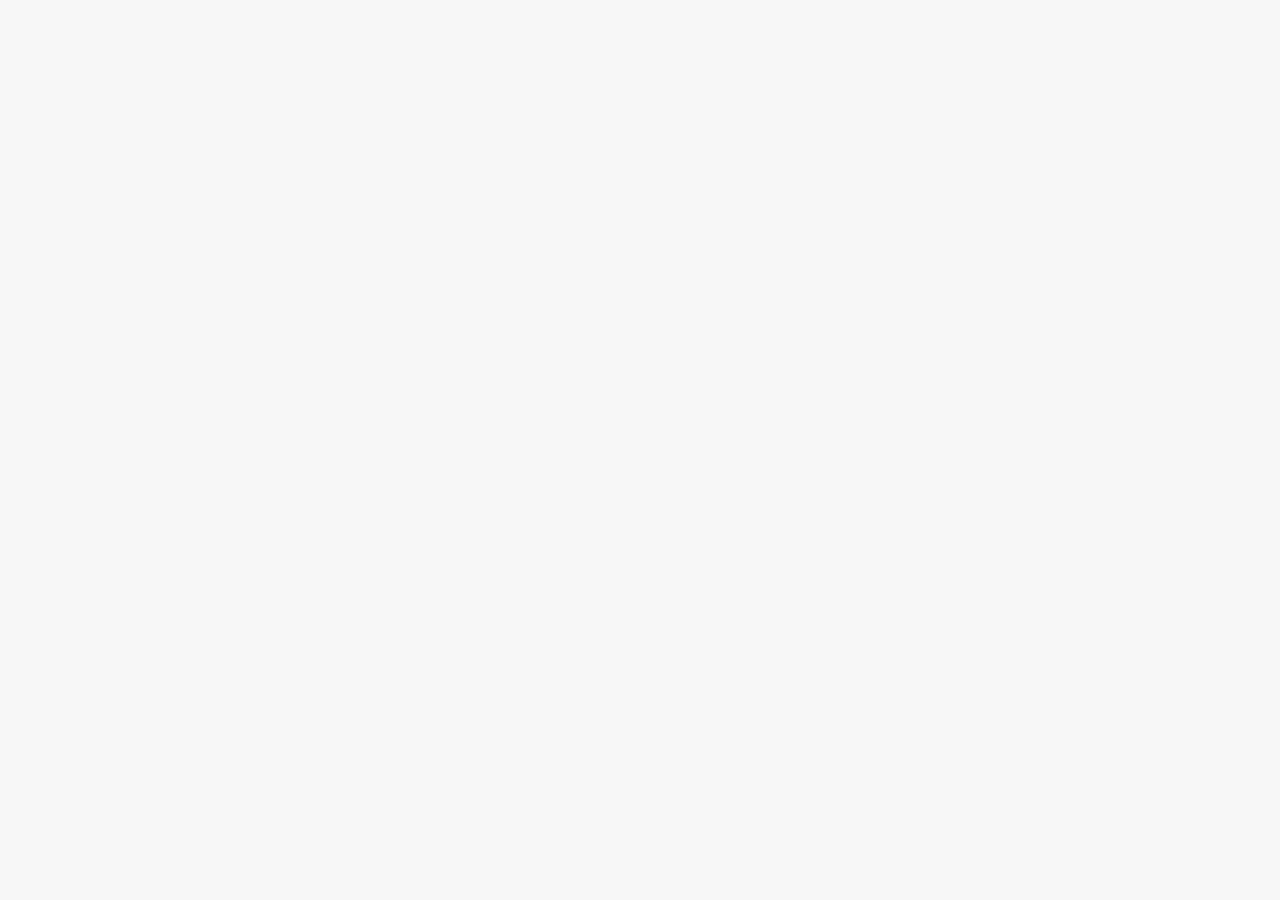
==== index.html @ 34d412b1 "첫 화면 로고 · 그림 · 왼쪽 메뉴 틀(판 2026-11-13.6) Co-Authored-By: Claude Fable 5.2 <noreply@anthropic.com>" ====
<!DOCTYPE html>
<html lang="ko">
<head>
<meta charset="UTF-8">
<meta name="viewport" content="width=device-width, initial-scale=1.0">
<title>개발 계획 시뮬레이터 — 부문별 업무 부하 예측</title>
<meta name="description" content="개발 로드맵 Raw Data(엑셀)를 올리면 개발부터 생산까지 부문별 주간 업무 부하를 계산하고, 부족 구간의 사유와 가정 변경 전후 비교를 보여 줍니다. 파일은 브라우저 안에서만 처리합니다.">
<link rel="icon" href="favicon.svg" type="image/svg+xml">
<link rel="canonical" href="https://aebonlee.github.io/build-2611-01/">
<meta name="robots" content="index,follow">
<meta property="og:type" content="website">
<meta property="og:site_name" content="생성형 AI 업무자동화 전문가과정 · 2차수">
<meta property="og:url" content="https://aebonlee.github.io/build-2611-01/">
<meta property="og:title" content="개발 계획 시뮬레이터 — 생성형 AI 업무자동화 전문가과정 2차수">
<meta property="og:description" content="로드맵을 올리면 부문별 주간 부하·부족 사유·가정 변경 전후 비교를 보여 줍니다.">
<meta property="og:image" content="https://aebonlee.github.io/build-2611-01/og-index.png">
<meta property="og:image:width" content="1200">
<meta property="og:image:height" content="630">
<meta property="og:locale" content="ko_KR">
<meta name="twitter:card" content="summary_large_image">
<link rel="stylesheet" href="css/style.css">
<link rel="stylesheet" href="css/app.css">
<!-- auth-kit: 로그인 전에는 도구 화면을 감춘다(js/auth.js 가 판정 뒤 푼다) -->
<script>document.documentElement.classList.add('auth-lock')</script>
<link rel="stylesheet" href="css/auth.css?v=2026-11-13.6">
<link rel="stylesheet" href="css/board.css?v=2026-11-13.6">
<link rel="stylesheet" href="css/kit-build.css?v=2026-11-13.6">
<!-- /auth-kit -->
</head>
<body>

<nav class="topnav" aria-label="주요 메뉴">
  <div class="topnav-inner">
    <a class="topnav-brand" href="index.html">개발 계획 시뮬레이터 <small>build-2611-01 · 기획 정호영</small></a>
    <ul class="topnav-links">
      <li><a href="#s-data">데이터</a></li>
      <li><a href="#s-load">부하 분석</a></li>
      <li><a href="#s-what">가정 비교</a></li>
      <li><a href="guide.html">사용법</a></li>
      <li><a href="plan.html">기획서</a></li>
    </ul>
  </div>
</nav>

<header class="hero"><div class="wrap">
  <div class="eyebrow">생성형 AI 업무자동화 전문가과정 · 2차수 · 프로젝트 01</div>
  <h1>개발 계획 시뮬레이터</h1>
  <p>사내 로드맵 Raw Data를 올리면 <b>개발부터 생산까지</b> 부문별 주간 업무 부하를 계산합니다.
     부족한 주에는 <b>어느 기종의 어느 단계 때문인지</b> 사유를 보여 주고,
     일정·인원 가정을 바꿔 <b>변경 전후</b>를 나란히 비교합니다.</p>
</div></header>

<main><div class="wrap">

<section id="s-data" class="card">
  <h2 style="margin-top:0">1. 로드맵 데이터를 올리세요</h2>
  <p class="sub">엑셀(.xlsx) 한 파일에 시트 3장 — <code>로드맵</code> · <code>부하기준</code> · <code>가용인력</code>.
     양식을 내려받아 채우거나, 예제로 먼저 해 보세요.</p>
  <label class="drop" id="drop">
    <input type="file" id="file" accept=".xlsx,.xls,.csv">
    <b>엑셀 파일을 끌어다 놓거나 눌러서 고르세요</b>
    <span>파일은 서버로 올라가지 않습니다 · 브라우저 안에서만 계산합니다</span>
  </label>
  <div class="btnrow">
    <button class="btn primary" id="btn-sample">예제로 해보기</button>
    <button class="btn" id="btn-template">빈 양식 내려받기</button>
  </div>
  <div id="data-status"></div>
</section>

<section id="s-load" class="card" hidden>
  <h2 style="margin-top:0">2. 부문별 주간 부하</h2>
  <div class="ctrl">
    <label>분석 기간 <input type="date" id="from"> ~ <input type="date" id="to"></label>
    <span class="legend"><i class="st-idle"></i>여유 &lt;50% <i class="st-ok"></i>적정 <i class="st-tight"></i>빠듯 ≥90% <i class="st-over"></i>부족</span>
  </div>
  <div id="summary"></div>
  <p class="sub">칸을 누르면 그 주의 부하 사유가 아래에 나옵니다. 숫자는 주당 필요 인원(명)입니다.</p>
  <div class="tablewrap heat" id="heat"></div>
  <div id="why"></div>
  <h3>부문 추이</h3>
  <div class="ctrl"><label>부문 <select id="dept"></select></label></div>
  <div id="chart" class="chart"></div>
  <h3>로드맵</h3>
  <div id="gantt" class="chart"></div>
</section>

<section id="s-what" class="card" hidden>
  <h2 style="margin-top:0">3. 가정을 넣어 비교하기</h2>
  <p class="sub">원본 데이터는 그대로 두고 가정만 얹습니다. 데이터에 없는 이유(부품 입고 지연, 고객 요청 등)는
     <b>사유 메모</b>에 적어 두면 비교 보고서에 함께 남습니다.</p>
  <div class="form">
    <label>종류
      <select id="a-type">
        <option value="shift">일정 이동</option>
        <option value="stretch">단계 기간 늘이기·줄이기</option>
        <option value="capacity">가용 인원 변경</option>
        <option value="fte">부하기준 변경</option>
      </select></label>
    <label class="f-proj">기종 <select id="a-project"></select></label>
    <label class="f-stage">단계 <select id="a-stage"></select></label>
    <label class="f-dept">부문 <select id="a-dept"></select></label>
    <label class="f-weeks">주 <input type="number" id="a-weeks" value="2" step="1"></label>
    <label class="f-fte">인원(명) <input type="number" id="a-fte" value="10" step="0.5" min="0"></label>
    <label class="f-cascade chk"><input type="checkbox" id="a-cascade" checked> 뒤 단계도 함께</label>
    <label class="f-note wide">사유 메모 <input type="text" id="a-note" placeholder="예: 협력사 금형 지연으로 시험 착수 2주 연기"></label>
    <button class="btn primary" id="a-add">가정 추가</button>
  </div>
  <ol id="adj-list" class="adj"></ol>
  <div id="compare"></div>
  <div class="btnrow">
    <button class="btn green" id="btn-export">엑셀로 내보내기</button>
    <button class="btn" id="btn-clear">가정 모두 지우기</button>
  </div>
</section>

</div></main>

<footer><div class="wrap">
  생성형 AI 업무자동화 전문가과정 2차수 · 프로젝트 01 · 기획 정호영 ·
  예제 데이터는 실제 사내 데이터가 아닙니다.
</div></footer>

<script src="lib/xlsx.full.min.js"></script>
<script src="js/sim.js"></script>
<script src="js/app.js"></script>
<!-- auth-kit: 로그인 · 사용 신청 · 승인 · 게시판(키트 정본 data10-00/kit/auth, 적용 build-2611-00/tools/kit) -->
<script src="vendor/supabase.js?v=2026-11-13.6"></script>
<script src="js/auth-config.js?v=2026-11-13.6"></script>
<script src="js/kit-build.js?v=2026-11-13.6"></script>
<script src="js/board.js?v=2026-11-13.6"></script>
<script src="js/auth.js?v=2026-11-13.6"></script>
<!-- /auth-kit -->
</body>
</html>
---- css/style.css ----
:root{
  --bg:#f4f6f8; --card:#fff; --ink:#152232; --sub:#5b6b7b; --line:#dde4ea;
  --brand:#154b6e; --brand-deep:#0d3350; --accent:#0b6e99;
  --ok:#0a6045; --warn:#7a4f00; --danger:#c8341f;
  --wrap:1320px; --pad:24px;
}
@media (max-width:640px){ :root{ --pad:16px; } }
*{box-sizing:border-box; margin:0; padding:0;}
html,body{background:var(--bg); color:var(--ink);
  font-family:"Pretendard","Apple SD Gothic Neo","Malgun Gothic",sans-serif;}
body{font-size:15px; line-height:1.65; word-break:keep-all; overflow-wrap:break-word;}

/* 상단 바는 고정 — 표를 아래로 훑는 동안에도 조작부가 보여야 한다.
   sticky 가 아니라 fixed 다: 조상에 overflow 가 걸리면 sticky 는 조용히 죽는다. */
.topnav{position:fixed; top:0; left:0; right:0; z-index:40;
  background:var(--brand-deep); border-bottom:1px solid rgba(255,255,255,.12);}
.topnav-inner{display:flex; align-items:center; justify-content:space-between;
  gap:20px; max-width:var(--wrap); margin:0 auto; padding:0 var(--pad); min-height:56px;}
.topnav-brand{display:flex; align-items:center; min-height:56px; color:#fff;
  font-weight:750; font-size:14.5px; text-decoration:none; white-space:nowrap;}
.topnav-brand small{font-weight:400; opacity:.7; font-size:12px; margin-left:8px;}
.topnav-links{display:flex; align-items:center; gap:2px; list-style:none; margin:0; padding:0;
  overflow-x:auto; scrollbar-width:none;}
.topnav-links::-webkit-scrollbar{display:none;}
.topnav-links a{display:flex; align-items:center; min-height:56px; padding:0 12px;
  color:rgba(255,255,255,.82); text-decoration:none; font-size:13.5px; font-weight:600;
  white-space:nowrap; border-bottom:2px solid transparent;}
.topnav-links a:hover{color:#fff;}
.topnav-links a.active{color:#fff; border-bottom-color:#7ec8a0;}
@media (max-width:860px){
  .topnav-inner{gap:10px; padding:0 14px; min-height:52px;}
  .topnav-brand{min-height:52px; font-size:13.5px;} .topnav-brand small{display:none;}
  .topnav-links a{min-height:52px; padding:0 9px; font-size:13px;}
}

.hero{background:linear-gradient(180deg,var(--brand-deep),var(--brand)); color:#fff;
  padding:52px 0 38px; margin-top:56px;}
@media (max-width:860px){ .hero{margin-top:52px; padding:38px 0 28px;} }
.hero .eyebrow{font-size:12.5px; letter-spacing:.08em; opacity:.75; margin-bottom:9px;}
.hero h1{font-size:27px; line-height:1.3; font-weight:750; margin-bottom:11px;}
.hero p{max-width:66ch; color:rgba(255,255,255,.86); font-size:14.5px;}
main{padding:34px 0 60px;}
.wrap{max-width:var(--wrap); margin:0 auto; padding:0 var(--pad);}

h2{font-size:19px; font-weight:700; margin:32px 0 8px;}
main > .wrap > :first-child{margin-top:0;}
p{margin:0 0 13px;} .sub{color:var(--sub); font-size:14px;}
code{font-family:ui-monospace,SFMono-Regular,Menlo,monospace; font-size:.92em;
  background:#eef2f6; border-radius:4px; padding:1px 5px;}

.card{background:var(--card); border:1px solid var(--line); border-radius:12px;
  padding:22px 24px; margin-bottom:18px;}
.drop{display:block; border:2px dashed #93a7bd; border-radius:12px; background:#fbfdff;
  padding:30px 20px; text-align:center; cursor:pointer; transition:border-color .15s,background .15s;}
.drop:hover,.drop.over{border-color:var(--accent); background:#f0f8fc;}
.drop b{display:block; font-size:15.5px; margin-bottom:5px;}
.drop span{color:var(--sub); font-size:13.5px;}
input[type=file]{display:none;}

.btn{display:inline-flex; align-items:center; justify-content:center; gap:6px;
  min-height:42px; padding:0 18px; border-radius:9px; border:1px solid var(--line);
  background:#fff; color:var(--ink); font-size:14px; font-weight:650; cursor:pointer;}
.btn:hover{border-color:#9fb2c4;}
.btn.primary{background:var(--brand); border-color:var(--brand); color:#fff;}
.btn.primary:hover{background:var(--brand-deep);}
.btn.green{background:var(--ok); border-color:var(--ok); color:#fff;}
.btn:disabled{opacity:.45; cursor:not-allowed;}
.btnrow{display:flex; flex-wrap:wrap; gap:8px; margin-top:14px;}

.note{border-left:4px solid var(--accent); background:#eef6fa; color:#0b3a4f;
  padding:13px 15px; border-radius:8px; font-size:14px; margin:14px 0;}
.warn{border-left:4px solid var(--danger); background:#fdeae7; color:#7a1a0c;
  padding:13px 15px; border-radius:8px; font-size:14px; margin:14px 0;}
.ok{border-left:4px solid var(--ok); background:#e9f6f0; color:#08422a;
  padding:13px 15px; border-radius:8px; font-size:14px; margin:14px 0;}

.tablewrap{overflow-x:auto; border:1px solid var(--line); border-radius:10px; background:#fff; max-height:70vh;}
table{border-collapse:collapse; width:100%; font-size:13px;}
th,td{border-bottom:1px solid var(--line); padding:8px 11px; text-align:left; white-space:nowrap;}
th{background:#eef2f6; font-weight:700; position:sticky; top:0; z-index:1;}
tr:last-child td{border-bottom:0;}
td.num{text-align:right; font-variant-numeric:tabular-nums;}
td.mono{font-family:ui-monospace,SFMono-Regular,Menlo,monospace;}
tr.flag td{background:#fdf3f1;}
/* 계산으로 채운 값은 문서에 적혀 있던 값과 **신뢰도가 다르다.**
   같은 모양으로 두면 사람이 구분하지 못한 채 그대로 믿게 된다. */
td .calc{display:inline-block; margin-left:5px; font-size:10.5px; font-weight:700;
  color:#0b3a4f; background:#dceaf3; border-radius:4px; padding:1px 5px; vertical-align:middle;}
.rev{color:var(--danger); font-weight:650; white-space:normal; min-width:240px;}

.filelist{margin:13px 0 0; padding:0; list-style:none; font-size:13.5px;}
.filelist li{padding:6px 0; border-bottom:1px solid var(--line); color:var(--sub);
  display:flex; justify-content:space-between; gap:10px;}
.filelist li:last-child{border-bottom:0;}
.stats{display:flex; flex-wrap:wrap; gap:10px; margin:14px 0 0;}
.stat{background:#eef2f6; border-radius:9px; padding:9px 14px; font-size:13.5px;}
.stat b{font-size:17px; display:block; font-variant-numeric:tabular-nums;}
footer{border-top:1px solid var(--line); padding:24px 0 40px; color:var(--sub); font-size:13px;}
---- css/app.css ----
/* 이 앱 전용 — 공통 style.css 뒤에 읽는다 */
h3{font-size:16px; font-weight:700; margin:24px 0 8px;}
.ctrl{display:flex; flex-wrap:wrap; align-items:center; gap:14px; margin:6px 0 12px; font-size:14px;}
.ctrl input,.ctrl select,.form input,.form select{font:inherit; font-size:14px; padding:6px 8px; border:1px solid var(--line); border-radius:7px; background:#fff;}
.legend{display:flex; flex-wrap:wrap; gap:12px; align-items:center; font-size:12.5px; color:var(--sub);}
.legend i{display:inline-block; width:14px; height:14px; border-radius:3px; vertical-align:-2px; margin-right:-6px;}

/* 부하 칸 — 색만으로 구분하지 않도록 숫자를 함께 쓴다 */
.st-idle{background:#eef3f7;} .st-ok{background:#d6ecdf;} .st-tight{background:#fbe7b5;} .st-over{background:#f4b9ad;} .st-none{background:#fff;}
.heat td.cell{text-align:center; min-width:42px; cursor:pointer; font-variant-numeric:tabular-nums; padding:6px 4px;}
.heat td.cell.st-over{color:#7a1a0c; font-weight:700;}
.heat td.cell:hover{outline:2px solid var(--accent); outline-offset:-2px;}
.heat th small{font-weight:400; color:var(--sub); margin-left:4px;}
.heat th.wk{font-size:11.5px; text-align:center; padding:6px 4px;}
.heat tbody th{position:sticky; left:0; z-index:1; background:#eef2f6;}
.stat.bad{background:#fdeae7;}

.why{margin:14px 0; padding:14px 16px; border-radius:10px; border:1px solid var(--line); background:#fff;}
.why p{margin:6px 0 10px;}
.why table{max-width:520px;}
.st-over-b{border-left:5px solid var(--danger);} .st-tight-b{border-left:5px solid #c79100;}
.st-ok-b,.st-idle-b,.st-none-b{border-left:5px solid var(--ok);}

.chart svg{width:100%; height:auto; display:block; background:#fff; border:1px solid var(--line); border-radius:10px;}
.chart .legend{margin-top:6px;}
svg .grid{stroke:#e6ebf0;} svg .ax{font-size:11px; fill:#5b6b7b;}
svg .cap{stroke:var(--danger); stroke-dasharray:6 4; stroke-width:1.5;} svg .cap-t{font-size:11.5px; fill:var(--danger);}
svg polyline{fill:none; stroke-width:2.4;}
svg .l-need{stroke:var(--brand);} svg .l-before{stroke:#9aa9b8; stroke-dasharray:5 4;}
.lg::before{content:''; display:inline-block; width:18px; height:3px; margin-right:6px; vertical-align:middle; background:var(--brand);}
.lg.l-before::before{background:#9aa9b8;} .lg.l-alt::before{background:#7a5bb8;}
svg .gl{font-size:12px; fill:var(--ink);} svg .gt{font-size:10.5px; fill:#fff; pointer-events:none;}
svg .gb.s0{fill:#154b6e;} svg .gb.s1{fill:#0b6e99;} svg .gb.s2{fill:#2c8a6b;} svg .gb.s3{fill:#b07a12;} svg .gb.s4{fill:#8a4b9c;} svg .gb.s5{fill:#5b6b7b;}
svg .gb.alt{opacity:.62; stroke:#152232; stroke-dasharray:3 2;}

.form{display:grid; grid-template-columns:repeat(auto-fill,minmax(170px,1fr)); gap:10px 12px; align-items:end; margin:12px 0;}
.form label{display:flex; flex-direction:column; gap:4px; font-size:13px; color:var(--sub);}
.form label.chk{flex-direction:row; align-items:center; gap:6px; padding-bottom:8px;}
.form label.wide{grid-column:1/-1;}
.form [hidden]{display:none;}
.adj{margin:8px 0 14px 20px; font-size:14px;}
.adj li{margin:5px 0;}
.adj .note-t{color:#4a2e86;}
.adj .x{border:0; background:none; color:var(--danger); cursor:pointer; font-size:12.5px; text-decoration:underline;}
tr.better td{background:#eaf6ef;} tr.worse td{background:#fdf0ed;}
.warn ul{margin:6px 0 0 18px;}
---- css/auth.css ----
/* data10 로그인 키트 — 정본: data10-00/kit/auth/css/auth.css (사본을 직접 고치지 말 것)
   로그인 전 대문 · 사용 신청 · 승인 대기 · 구성원 관리 창. 클래스는 모두 ag- / auth- 로 시작해 도구 화면과 섞이지 않는다. */
:root {
  --ag-ink: #172334; --ag-sub: #55657a; --ag-line: #d6dee8; --ag-bg: #f3f6f9;
  --ag-navy: #13274b; --ag-navy-2: #0c1b36; --ag-brand: #1f5fa8; --ag-brand-d: #174a84;
  --ag-ok: #1b6e3a; --ag-ok-bg: #e5f3ea; --ag-err: #b3261e; --ag-err-bg: #fdecea; --ag-warn: #7a5200; --ag-warn-bg: #fff4d6;
  --ag-accent: #a9c2e2;
  --ag-pad: 20px;
}
@media (min-width: 640px) { :root { --ag-pad: 28px; } }
@media (min-width: 1024px) { :root { --ag-pad: 40px; } }

/* 로그인 전에는 도구 화면을 감춘다(자리는 그대로 — 그래프 폭 계산이 흔들리지 않게 visibility) */
html.auth-lock body > *:not(#authGate) { visibility: hidden; }
html.auth-lock body { overflow: hidden; }

.ag {
  position: fixed; inset: 0; z-index: 2000; overflow-y: auto; -webkit-overflow-scrolling: touch;
  background: var(--ag-bg); color: var(--ag-ink);
  font: 16px/1.65 Pretendard, 'Apple SD Gothic Neo', 'Malgun Gothic', 'Noto Sans KR', sans-serif;
  word-break: keep-all; overflow-wrap: break-word;
}
.ag[hidden] { display: none; }
.ag *, .ag *::before, .ag *::after, .ag-modal * { box-sizing: border-box; }

.ag-wrap {
  max-width: calc(1180px + 2 * var(--ag-pad)); margin: 0 auto; padding: 0 var(--ag-pad);
  display: grid; grid-template-columns: minmax(0, 1fr); gap: 0;
}
.ag-hero {
  background: linear-gradient(160deg, var(--ag-navy) 0%, var(--ag-navy-2) 100%); color: #fff;
  margin: 0 calc(-1 * var(--ag-pad)); padding: 36px var(--ag-pad) 32px;
}
.ag-side { padding: 24px 0 8px; }
@media (min-width: 960px) {
  .ag { background: linear-gradient(90deg, var(--ag-navy-2) 0, var(--ag-navy-2) 50%, var(--ag-bg) 50%); }
  .ag-wrap { grid-template-columns: minmax(0, 1fr) minmax(0, 1fr); min-height: calc(100vh - 48px); align-items: center; }
  .ag-hero { margin: 0; padding: 56px 48px 56px 0; background: none; min-height: 100%; display: flex; flex-direction: column; justify-content: center; }
  .ag-side { padding: 56px 0 56px 48px; }
}
.ag-eyebrow { margin: 0 0 10px; font-size: 13.5px; letter-spacing: .02em; color: var(--ag-accent); }
.ag-hero h1 { margin: 0 0 14px; font-size: clamp(26px, 3.6vw, 38px); line-height: 1.3; color: #fff; font-weight: 800; }
.ag-lead { margin: 0 0 24px; color: #d7e3f2; font-size: 16.5px; max-width: 640px; }
.ag-feats { list-style: none; margin: 0 0 24px; padding: 0; display: grid; grid-template-columns: minmax(0, 1fr); gap: 10px; }
@media (min-width: 640px) { .ag-feats { grid-template-columns: repeat(2, minmax(0, 1fr)); } }
.ag-feats li { border: 1px solid rgba(255, 255, 255, .14); border-radius: 12px; padding: 14px 16px; background: rgba(255, 255, 255, .05); }
.ag-feats b { display: block; color: #fff; font-size: 15.5px; margin-bottom: 4px; }
.ag-feats span { display: block; color: #c4d3e6; font-size: 14px; line-height: 1.55; }
.ag-flow-t { margin: 0 0 8px; font-size: 13.5px; color: #a9c2e2; }
.ag-flow ol { list-style: none; margin: 0; padding: 0; display: flex; flex-wrap: wrap; gap: 8px; }
.ag-flow li { display: inline-flex; align-items: center; gap: 8px; padding: 6px 12px 6px 6px; border-radius: 999px; background: rgba(255, 255, 255, .08); color: #e6eef8; font-size: 14px; }
.ag-n { display: inline-grid; place-items: center; width: 24px; height: 24px; border-radius: 50%; background: #fff; color: var(--ag-navy); font-weight: 700; font-size: 13px; }

.ag-card { background: #fff; border: 1px solid var(--ag-line); border-radius: 16px; padding: 26px 24px; box-shadow: 0 10px 30px rgba(15, 30, 55, .08); max-width: 460px; margin: 0 auto; }
.ag-card h2 { margin: 6px 0 8px; font-size: 21px; color: var(--ag-ink); }
.ag-card p { margin: 0 0 12px; }
.ag-sub { color: var(--ag-sub); font-size: 14.5px; }
.ag-tabs { display: flex; gap: 4px; padding: 4px; background: #eef2f6; border-radius: 10px; margin: 0 0 18px; }
.ag-tabs button { flex: 1; border: 0; background: transparent; padding: 9px 10px; border-radius: 8px; font: inherit; font-weight: 600; color: var(--ag-sub); cursor: pointer; }
.ag-tabs button[aria-selected="true"] { background: #fff; color: var(--ag-ink); box-shadow: 0 1px 3px rgba(0, 0, 0, .1); }
.ag-form { display: grid; gap: 12px; }
.ag-form label { display: grid; gap: 5px; font-size: 14px; font-weight: 600; color: var(--ag-ink); }
.ag-form small { font-weight: 400; color: var(--ag-sub); }
.ag-form input { font: inherit; font-size: 16px; font-weight: 400; padding: 10px 12px; border: 1px solid var(--ag-line); border-radius: 9px; background: #fff; color: var(--ag-ink); width: 100%; }
.ag-form input::placeholder { color: #8a97a8; font-weight: 400; }
.ag-form input:focus { outline: 2px solid var(--ag-brand); outline-offset: 1px; border-color: var(--ag-brand); }
.ag-btn { font: inherit; font-weight: 700; display: inline-flex; align-items: center; justify-content: center; gap: 6px; min-height: 44px; padding: 8px 16px;
  border-radius: 10px; border: 1px solid var(--ag-line); background: #fff; color: var(--ag-ink); cursor: pointer; width: 100%; }
.ag-btn:hover { border-color: var(--ag-brand); }
.ag-btn:disabled { opacity: .6; cursor: progress; }
.ag-primary { background: var(--ag-brand); border-color: var(--ag-brand); color: #fff; }
.ag-primary:hover { background: var(--ag-brand-d); }
.ag-kakao { background: #fee500; border-color: #fee500; color: #191600; }
.ag-or { display: flex; align-items: center; gap: 10px; color: var(--ag-sub); font-size: 13px; margin: 14px 0; }
.ag-or::before, .ag-or::after { content: ''; flex: 1; height: 1px; background: var(--ag-line); }
.ag-hint { margin: 14px 0 0 !important; color: var(--ag-sub); font-size: 13.5px; }
.ag-msg { margin: 12px 0 0 !important; font-size: 14px; min-height: 1em; color: var(--ag-sub); }
.ag-msg:empty { display: none; }
.ag-msg.is-err { color: var(--ag-err); background: var(--ag-err-bg); padding: 8px 12px; border-radius: 8px; }
.ag-msg.is-ok { color: var(--ag-ok); background: var(--ag-ok-bg); padding: 8px 12px; border-radius: 8px; }
.ag-link { border: 0; background: none; color: var(--ag-sub); text-decoration: underline; font: inherit; font-size: 14px; cursor: pointer; margin-top: 14px; padding: 6px 0; }
.ag-badge { display: inline-block; padding: 3px 10px; border-radius: 999px; background: var(--ag-warn-bg); color: var(--ag-warn); font-size: 13px; font-weight: 700; }
.ag-badge.is-off { background: var(--ag-err-bg); color: var(--ag-err); }
.ag-claim { margin-top: 16px; padding: 14px; border: 1px dashed var(--ag-line); border-radius: 10px; font-size: 14px; color: var(--ag-sub); }
.ag-foot { text-align: center; color: var(--ag-sub); font-size: 13px; margin: 0; padding: 14px var(--ag-pad) 22px; }
@media (min-width: 960px) { .ag-foot { color: #8fa3bd; text-align: left; max-width: calc(1180px + 2 * var(--ag-pad)); margin: 0 auto; } }

/* 상단 바 계정 칩 */
.auth-chip { display: flex; align-items: center; gap: 6px; margin-left: auto; flex-wrap: nowrap; font-size: 13.5px; }
.auth-chip.is-float { position: fixed; top: 10px; right: 10px; z-index: 1500; background: #fff; border: 1px solid var(--ag-line); border-radius: 999px; padding: 4px 6px 4px 12px; }
.auth-chip-name { max-width: 9em; overflow: hidden; text-overflow: ellipsis; white-space: nowrap; font-weight: 600; }
.auth-chip-btn { font: inherit; font-size: 13px; border: 1px solid var(--ag-line); background: #fff; color: var(--ag-ink); border-radius: 8px; padding: 5px 10px; cursor: pointer; white-space: nowrap; display: inline-flex; align-items: center; gap: 4px; }
.auth-chip-btn:hover { border-color: var(--ag-brand); color: var(--ag-brand); }
.auth-chip-n { display: inline-grid; place-items: center; min-width: 18px; height: 18px; padding: 0 5px; border-radius: 9px; background: var(--ag-err); color: #fff; font-size: 11.5px; font-weight: 700; }
.auth-chip-n[hidden] { display: none; }
@media (max-width: 639px) { .auth-chip-name { display: none; } }

/* 구성원 관리 창 */
.ag-modal { position: fixed; inset: 0; z-index: 2100; background: rgba(10, 20, 35, .5); display: flex; align-items: flex-start; justify-content: center; padding: 24px 12px; overflow-y: auto;
  font: 15px/1.6 Pretendard, 'Apple SD Gothic Neo', 'Malgun Gothic', sans-serif; color: var(--ag-ink); word-break: keep-all; overflow-wrap: break-word; }
.ag-modal[hidden] { display: none; }
.ag-panel { background: #fff; border-radius: 14px; width: 100%; max-width: 980px; padding: 20px 22px 24px; }
.ag-panel-h { display: flex; align-items: center; justify-content: space-between; gap: 12px; }
.ag-panel-h h2 { margin: 0; font-size: 20px; }
.ag-x { border: 0; background: none; font-size: 26px; line-height: 1; cursor: pointer; color: var(--ag-sub); padding: 4px 8px; }
.ag-panel .ag-tabs { max-width: 320px; margin: 12px 0; }
.ag-tablewrap { overflow-x: auto; }
.ag-table { width: 100%; border-collapse: collapse; font-size: 14.5px; }
.ag-table th, .ag-table td { text-align: left; vertical-align: top; padding: 10px 8px; border-bottom: 1px solid var(--ag-line); }
.ag-table th { background: #f1f4f8; font-size: 13.5px; white-space: nowrap; }
.ag-table small { color: var(--ag-sub); }
.ag-acts { display: flex; flex-wrap: wrap; gap: 6px; min-width: 150px; }
.ag-btn.ag-sm { width: auto; min-height: 34px; padding: 4px 10px; font-size: 13.5px; }
.ag-st { display: inline-block; padding: 1px 8px; border-radius: 999px; font-size: 12.5px; font-weight: 700; background: #eef2f6; color: var(--ag-sub); }
.ag-st.is-pending { background: var(--ag-warn-bg); color: var(--ag-warn); }
.ag-st.is-active { background: var(--ag-ok-bg); color: var(--ag-ok); }
.ag-st.is-disabled { background: var(--ag-err-bg); color: var(--ag-err); }
.ag-st.is-admin { background: #e6eef9; color: var(--ag-brand-d); }
/* 밝은 테마(plan.json landing.theme = "light") — 바탕은 --ag-bg, 글자는 --ag-ink, 강조는 --ag-accent */
.ag-light, .ag-light .ag-hero { background: var(--ag-bg); }
@media (min-width: 960px) { .ag.ag-light { background: var(--ag-bg); } }
.ag-light .ag-hero { color: var(--ag-ink); }
.ag-light .ag-hero h1 { color: var(--ag-navy); font-size: clamp(30px, 4.2vw, 46px); line-height: 1.25; }
.ag-light .ag-eyebrow { font-size: 16px; font-weight: 700; }
.ag-light .ag-lead { color: var(--ag-sub); font-size: 17px; }
.ag-light .ag-feats li { background: #fff; border-color: var(--ag-line); }
.ag-light .ag-feats b { color: var(--ag-ink); }
.ag-light .ag-feats span { color: var(--ag-sub); }
.ag-light .ag-flow-t { color: var(--ag-sub); }
.ag-light .ag-flow li { background: #fff; color: var(--ag-ink); border: 1px solid var(--ag-line); }
.ag-light .ag-n { background: var(--ag-navy); color: #fff; }
.ag-light .ag-primary { background: var(--ag-navy); border-color: var(--ag-navy); }
.ag-light .ag-primary:hover { background: var(--ag-navy-2); }
@media (min-width: 960px) { .ag-light .ag-foot { color: var(--ag-sub); } }
/* 대문 그림(SVG) — 현장 데이터 → 관리도. 색은 currentColor 하나로(테마마다 .ag-art color 만 바꾼다) */
.ag-hero { position: relative; overflow: hidden; }
.ag-hero > :not(.ag-art) { position: relative; z-index: 1; }
.ag-art { position: absolute; z-index: 0; pointer-events: none; color: #7fa6d6; opacity: .3;
  right: -40px; top: 8px; width: min(560px, 78%); height: auto; }
.ag-par { transition: transform .6s cubic-bezier(.2, .7, .2, 1); }
.ag-line { fill: none; stroke: currentColor; stroke-width: 2.5; stroke-linecap: round; }
.ag-ucl { stroke: currentColor; stroke-width: 1; stroke-dasharray: 5 6; opacity: .55; }
.ag-lbl { fill: currentColor; font-size: 12px; opacity: .7; font-family: inherit; }
.ag-pt { fill: var(--ag-navy-2); stroke: currentColor; stroke-width: 2; }
.ag-ring { fill: none; stroke: currentColor; stroke-width: 2; transform-box: fill-box; transform-origin: center; opacity: 0; }
@media (max-width: 639px) { .ag-art { width: 92%; right: -24px; top: 0; opacity: .28; } .ag-lbl { display: none; } }
/* 데스크톱: 왼쪽 칸 맨 아래 띠(내용과 겹치지 않게 그만큼 아래 여백을 둔다) */
@media (min-width: 960px) {
  .ag-hero { padding-bottom: 210px; }
  .ag-art { top: auto; bottom: 34px; left: 0; right: 32px; width: auto; max-width: 600px; opacity: .55; }
}
.ag-light .ag-art { color: var(--ag-navy); opacity: .26; }
.ag-light .ag-pt { fill: var(--ag-bg); }

/* 「이렇게 씁니다」 단계 — 차례로 밝아진다(그림의 점과 함께) */
.ag-flow li { transition: background-color .35s, box-shadow .35s, color .35s; }
.ag-flow li.is-on { background: rgba(255, 255, 255, .18); box-shadow: inset 0 0 0 1px rgba(255, 255, 255, .45); color: #fff; }
.ag-light .ag-flow li.is-on { background: #fff; box-shadow: inset 0 0 0 1.5px var(--ag-navy); color: var(--ag-navy); }

/* 효과 — .ag-fx 는 JS 가 처음 한 번만 붙인다(모션 최소화면 붙이지 않음). 효과가 없어도 모든 내용은 보인다. */
@keyframes agDraw { to { stroke-dashoffset: 0; } }
@keyframes agFade { from { opacity: 0; } }
@keyframes agUp { from { opacity: 0; transform: translateY(12px); } }
@keyframes agPop { from { opacity: 0; transform: scale(.4); } }
@keyframes agPulse { 0% { opacity: .85; transform: scale(.6); } 100% { opacity: 0; transform: scale(2.2); } }
.ag-fx .ag-line { stroke-dasharray: 1; stroke-dashoffset: 1; animation: agDraw 1.8s cubic-bezier(.4, 0, .2, 1) .2s forwards; }
.ag-fx .ag-area { animation: agFade 1.2s ease 1s both; }
.ag-fx .ag-pt { transform-box: fill-box; transform-origin: center; animation: agPop .45s cubic-bezier(.2, .9, .3, 1.4) var(--d, 1s) both; }
.ag-fx .ag-eyebrow, .ag-fx .ag-hero h1, .ag-fx .ag-lead { animation: agUp .6s ease both; }
.ag-fx .ag-hero h1 { animation-delay: .08s; } .ag-fx .ag-lead { animation-delay: .16s; }
.ag-fx .ag-feats li { animation: agUp .55s ease both; }
.ag-fx .ag-feats li:nth-child(1) { animation-delay: .28s; } .ag-fx .ag-feats li:nth-child(2) { animation-delay: .36s; }
.ag-fx .ag-feats li:nth-child(3) { animation-delay: .44s; } .ag-fx .ag-feats li:nth-child(4) { animation-delay: .52s; }
.ag-fx .ag-flow { animation: agUp .55s ease .62s both; }
.ag-fx .ag-card { animation: agUp .6s ease .18s both; }
.ag-ring { animation: agPulse 2.4s ease-out infinite; }
.ag-feats li { transition: border-color .25s, background-color .25s; }
.ag-feats li:hover { border-color: rgba(255, 255, 255, .32); background: rgba(255, 255, 255, .08); }
.ag-light .ag-feats li:hover { border-color: var(--ag-navy); background: #fff; }

/* ───────── 대문 사진 ───────── */
.ag-sr { position: absolute !important; width: 1px; height: 1px; overflow: hidden; clip: rect(0 0 0 0); white-space: nowrap; }
/* banner: 완성 그림을 위에 그대로(잘리지 않게), 아래에 기능 · 로그인 */
.ag.ag-has-banner { background: var(--ag-bg); }
.ag-banner { background: var(--ag-navy-2); display: flex; justify-content: center; }
.ag-banner { cursor: pointer; }
.ag-banner img { display: block; width: 100%; max-width: 1600px; height: auto; max-height: 72vh; object-fit: contain; }
/* 데스크톱: 그림 아래로 로그인 카드가 첫 화면에 걸리게 높이를 줄인다 */
@media (min-width: 960px) { .ag-banner img { max-height: 52vh; } }
.ag-banner:focus-visible { outline: 3px solid var(--ag-brand); outline-offset: -3px; }
.ag-wrap-banner { padding-top: 24px; padding-bottom: 8px; }
.ag-has-banner .ag-hero-sub { background: none; color: var(--ag-ink); margin: 0; padding: 0 0 8px; }
.ag-has-banner .ag-feats li { background: #fff; border-color: var(--ag-line); }
.ag-has-banner .ag-feats b { color: var(--ag-ink); } .ag-has-banner .ag-feats span { color: var(--ag-sub); }
.ag-has-banner .ag-flow-t { color: var(--ag-sub); }
.ag-has-banner .ag-flow li { background: #fff; color: var(--ag-ink); border: 1px solid var(--ag-line); }
.ag-has-banner .ag-flow li.is-on { box-shadow: inset 0 0 0 1.5px var(--ag-brand); color: var(--ag-brand-d); }
.ag-has-banner .ag-n { background: var(--ag-navy); color: #fff; }
@media (min-width: 960px) {
  .ag-wrap-banner { min-height: 0; align-items: start; padding-top: 32px; }
  .ag-has-banner .ag-hero-sub { padding: 8px 40px 24px 0; min-height: 0; }
  .ag-has-banner .ag-side { padding: 8px 0 24px 40px; }
  .ag-has-banner .ag-foot { color: var(--ag-sub); }
}
/* cover: 사진 위에 대표색을 덮는다(글자 대비를 위해 왼쪽을 더 짙게) */
.ag-hero.ag-cover { background:
  linear-gradient(100deg, color-mix(in srgb, var(--ag-navy-2) 94%, transparent) 0%, color-mix(in srgb, var(--ag-navy) 82%, transparent) 55%, color-mix(in srgb, var(--ag-navy) 45%, transparent) 100%),
  var(--ag-photo) center / cover no-repeat, var(--ag-navy-2); }
@media (min-width: 960px) {
  .ag.ag-has-cover { background: linear-gradient(90deg, var(--ag-navy-2) 0, var(--ag-navy-2) 50%, var(--ag-bg) 50%); }
  .ag-has-cover .ag-wrap { max-width: none; padding-left: 0; }
  .ag-has-cover .ag-hero.ag-cover { margin: 0; padding: 56px 48px 56px max(var(--ag-pad), calc((100vw - 1180px) / 2)); min-height: 100vh; }
}

@media (prefers-reduced-motion: reduce) {
  .ag *, .ag-modal * { transition: none !important; animation: none !important; }
  .ag-ring { opacity: .6; }
}

/* ═════════ 홈페이지 모드(로그인 전) — hp-* ═════════
   색은 과제마다 --ag-navy · --ag-navy-2 · --ag-brand · --ag-brand-d · --ag-accent 로 바뀐다(plan.json landing.colors). */
.ag.ag-home { background: #fff; color: var(--ag-ink); scroll-behavior: smooth; }
@media (min-width: 960px) { .ag.ag-home { background: #fff; } }
.ag-home.hp-modal-open { overflow: hidden; }
.hp { --hp-pad: var(--ag-pad); --hp-max: 1200px; --hp-soft: #f4f7fb; --hp-line: #e2e8f0; font-size: 16px; }
.hp-in { max-width: calc(var(--hp-max) + 2 * var(--hp-pad)); margin: 0 auto; padding: 0 var(--hp-pad); }
.hp a { color: inherit; }
.hp h1, .hp h2, .hp h3 { margin: 0; letter-spacing: -0.01em; }
.hp-ic { width: 24px; height: 24px; fill: none; stroke: currentColor; stroke-width: 1.7; stroke-linecap: round; stroke-linejoin: round; flex: none; }
.hp-ic-s { width: 17px; height: 17px; fill: none; stroke: currentColor; stroke-width: 1.9; stroke-linecap: round; stroke-linejoin: round; flex: none; }

/* 머리글 */
.hp-nav { position: sticky; top: 0; z-index: 30; background: rgba(255, 255, 255, .92); backdrop-filter: saturate(1.4) blur(10px); border-bottom: 1px solid transparent; transition: border-color .2s, box-shadow .2s; }
.hp-nav.is-scrolled { border-bottom-color: var(--hp-line); box-shadow: 0 6px 20px rgba(15, 30, 55, .06); }
.hp-nav-in { display: flex; align-items: center; gap: 18px; min-height: 66px; }
.hp-brand { display: flex; align-items: center; gap: 12px; text-decoration: none; min-width: 0; flex: 1 1 auto; }
.hp-logo { height: 30px; width: auto; display: block; }
.hp-wordmark { display: inline-flex; flex-direction: column; line-height: 1.05; font-weight: 800; font-size: 18px; color: var(--ag-navy); white-space: nowrap; }
.hp-wordmark small { font-size: 10.5px; font-weight: 700; letter-spacing: .14em; color: var(--ag-sub); margin-top: 3px; }
.hp-div { width: 1px; height: 26px; background: var(--hp-line); flex: none; }
.hp-tool { display: inline-flex; align-items: center; gap: 9px; min-width: 0; }
.hp-mark { display: inline-grid; place-items: center; width: 32px; height: 32px; border-radius: 9px; flex: none;
  background: linear-gradient(135deg, var(--ag-brand), var(--ag-navy)); color: #fff; box-shadow: 0 4px 12px color-mix(in srgb, var(--ag-brand) 35%, transparent); }
.hp-mark-ic { width: 18px; height: 18px; fill: none; stroke: currentColor; stroke-width: 2; stroke-linecap: round; stroke-linejoin: round; }
.hp-tool-t { font-weight: 700; font-size: 15.5px; color: var(--ag-ink); white-space: nowrap; overflow: hidden; text-overflow: ellipsis; }
.hp-links { display: none; gap: 4px; }
.hp-links a { text-decoration: none; color: var(--ag-sub); font-weight: 600; font-size: 14.5px; padding: 8px 12px; border-radius: 8px; }
.hp-links a:hover { color: var(--ag-ink); background: var(--hp-soft); }
.hp-acts { display: flex; gap: 8px; flex: none; }
@media (min-width: 1024px) { .hp-links { display: flex; } }
@media (max-width: 639px) { .hp-wordmark small, .hp-div, .hp-tool-t { display: none; } .hp-acts .hp-ghost { display: none; } }

/* 단추 */
.hp-btn { font: inherit; font-weight: 700; font-size: 14.5px; display: inline-flex; align-items: center; justify-content: center; gap: 8px;
  min-height: 42px; padding: 9px 18px; border-radius: 10px; border: 1px solid transparent; cursor: pointer; text-decoration: none; white-space: nowrap; transition: background-color .2s, border-color .2s, transform .15s, box-shadow .2s; }
.hp-btn:focus-visible { outline: 3px solid color-mix(in srgb, var(--ag-brand) 45%, transparent); outline-offset: 2px; }
.hp-lg { min-height: 50px; padding: 12px 24px; font-size: 16px; border-radius: 12px; }
.hp-primary { background: var(--ag-brand); color: #fff; box-shadow: 0 6px 18px color-mix(in srgb, var(--ag-brand) 30%, transparent); }
.hp-primary:hover { background: var(--ag-brand-d); transform: translateY(-1px); }
.hp-ghost { background: transparent; color: var(--ag-ink); border-color: var(--hp-line); }
.hp-ghost:hover { border-color: var(--ag-brand); color: var(--ag-brand-d); }
.hp-line { background: rgba(255, 255, 255, .08); color: #fff; border-color: rgba(255, 255, 255, .45); }
.hp-line:hover { background: rgba(255, 255, 255, .16); }

/* 히어로 */
.hp-hero { position: relative; overflow: hidden; color: #fff;
  background: radial-gradient(1200px 520px at 85% 15%, color-mix(in srgb, var(--ag-brand) 55%, transparent), transparent 60%),
              linear-gradient(160deg, var(--ag-navy) 0%, var(--ag-navy-2) 100%); }
.hp-hero::after { content: ''; position: absolute; inset: 0; pointer-events: none; opacity: .18;
  background-image: radial-gradient(rgba(255, 255, 255, .55) 1px, transparent 1.2px); background-size: 26px 26px;
  -webkit-mask-image: linear-gradient(180deg, #000 0%, transparent 85%); mask-image: linear-gradient(180deg, #000 0%, transparent 85%); }
.hp-cover { background: linear-gradient(100deg, color-mix(in srgb, var(--ag-navy-2) 95%, transparent) 0%, color-mix(in srgb, var(--ag-navy) 86%, transparent) 50%, color-mix(in srgb, var(--ag-navy) 55%, transparent) 100%), var(--hp-photo) center / cover no-repeat, var(--ag-navy-2); }
.hp-hero-in { position: relative; z-index: 1; display: grid; grid-template-columns: minmax(0, 1fr); gap: 40px; padding-top: 56px; padding-bottom: 64px; align-items: center; }
@media (min-width: 1024px) { .hp-hero-in { grid-template-columns: minmax(0, 1fr) minmax(0, 1.08fr); gap: 56px; padding-top: 84px; padding-bottom: 96px; min-height: min(78vh, 760px); } }
.hp-eyebrow { display: inline-flex; align-items: center; gap: 8px; margin: 0 0 16px; font-size: 14px; font-weight: 700; letter-spacing: .02em; color: var(--ag-accent); }
.hp-eyebrow::before { content: ''; width: 22px; height: 2px; background: currentColor; border-radius: 2px; }
.hp-hero h1 { font-size: clamp(30px, 4.6vw, 54px); line-height: 1.18; font-weight: 800; color: #fff; }
.hp-lead { margin: 18px 0 0; font-size: clamp(16px, 1.5vw, 18.5px); line-height: 1.7; color: rgba(255, 255, 255, .84); max-width: 640px; }
.hp-cta-row { display: flex; flex-wrap: wrap; gap: 12px; margin-top: 30px; }
.hp-trust-chips { list-style: none; padding: 0; margin: 26px 0 0; display: flex; flex-wrap: wrap; gap: 8px 18px; }
.hp-trust-chips li { display: inline-flex; align-items: center; gap: 7px; font-size: 14px; color: rgba(255, 255, 255, .78); }
.hp-hero-vis { position: relative; }
.hp-frame { margin: 0; border-radius: 14px; overflow: hidden; background: #fff; box-shadow: 0 30px 70px rgba(5, 12, 30, .45), 0 0 0 1px rgba(255, 255, 255, .12); }
.hp-frame-bar { display: flex; align-items: center; gap: 6px; height: 34px; padding: 0 14px; background: #eef2f7; border-bottom: 1px solid #dfe5ee; }
.hp-frame-bar i { width: 10px; height: 10px; border-radius: 50%; background: #cfd7e2; }
.hp-frame-bar i:nth-child(1) { background: #ff6159; } .hp-frame-bar i:nth-child(2) { background: #ffbd2e; } .hp-frame-bar i:nth-child(3) { background: #28c941; }
.hp-frame-bar span { margin-left: 10px; font-size: 12px; color: #6b7a8c; background: #fff; border-radius: 6px; padding: 2px 10px; overflow: hidden; text-overflow: ellipsis; white-space: nowrap; }
.hp-frame img { display: block; width: 100%; height: auto; max-height: 520px; object-fit: cover; object-position: top left; }
.hp-photo { margin: 0; border-radius: 18px; overflow: hidden; box-shadow: 0 30px 70px rgba(5, 12, 30, .45), 0 0 0 1px rgba(255, 255, 255, .12); aspect-ratio: 16 / 10; }
.hp-photo img { width: 100%; height: 100%; object-fit: cover; display: block; }
.hp-art { color: color-mix(in srgb, var(--ag-accent) 70%, #fff); opacity: .9; }
.hp-art .ag-art { position: static; width: 100%; opacity: 1; }
.hp-float { position: absolute; display: flex; align-items: center; gap: 10px; padding: 11px 16px; border-radius: 12px; background: #fff; color: var(--ag-ink);
  font-weight: 700; font-size: 14px; box-shadow: 0 14px 34px rgba(5, 12, 30, .28); max-width: 260px; }
.hp-float .hp-ic { color: var(--ag-brand); width: 22px; height: 22px; }
.hp-float-1 { left: -18px; bottom: 28px; } .hp-float-2 { right: -14px; top: -16px; }
@media (max-width: 1023px) { .hp-float { display: none; } }

/* 배너(완성 그림) */
.hp-banner { background: var(--ag-navy-2); }
.hp-banner-btn { display: block; width: 100%; padding: 0; border: 0; background: none; cursor: pointer; }
.hp-banner img { display: block; width: 100%; max-width: 1680px; margin: 0 auto; height: auto; max-height: 78vh; object-fit: contain; }
.hp-intro { background: linear-gradient(160deg, var(--ag-navy) 0%, var(--ag-navy-2) 100%); color: #fff; }
.hp-intro-in { display: flex; flex-wrap: wrap; align-items: center; justify-content: space-between; gap: 18px 40px; padding-top: 34px; padding-bottom: 80px; }   /* 아래 목표 카드가 40px 겹쳐 올라오므로 여백을 넉넉히 */
.hp-intro .hp-cta-row { margin-top: 0; }
.hp-h1s { font-size: clamp(22px, 2.6vw, 30px); line-height: 1.3; font-weight: 800; color: #fff; }
.hp-intro .hp-lead { margin-top: 8px; font-size: 16px; }

/* 섹션 */
.hp-sec { padding: 72px 0; }
@media (min-width: 1024px) { .hp-sec { padding: 96px 0; } }
.hp-alt { background: var(--hp-soft); }
.hp-head { max-width: 720px; margin: 0 0 40px; }
.hp-kicker { margin: 0 0 10px; font-size: 13.5px; font-weight: 800; letter-spacing: .12em; color: var(--ag-brand); }
.hp-head h2 { font-size: clamp(25px, 3vw, 36px); line-height: 1.25; font-weight: 800; color: var(--ag-ink); }
.hp-goals { padding: 0; margin-top: -40px; position: relative; z-index: 2; }
.hp-goal-grid { display: grid; grid-template-columns: minmax(0, 1fr); gap: 14px; }
@media (min-width: 768px) { .hp-goal-grid { grid-template-columns: repeat(3, minmax(0, 1fr)); } }
.hp-goal { background: #fff; border: 1px solid var(--hp-line); border-radius: 16px; padding: 22px 22px 20px; box-shadow: 0 14px 36px rgba(15, 30, 55, .08); }
.hp-goal-n { display: inline-block; font-weight: 800; font-size: 13px; color: var(--ag-brand); letter-spacing: .08em; margin-bottom: 8px; }
.hp-goal p { margin: 0; font-size: 15.5px; line-height: 1.6; color: var(--ag-ink); }
.hp-feat-grid { display: grid; grid-template-columns: minmax(0, 1fr); gap: 16px; }
@media (min-width: 640px) { .hp-feat-grid { grid-template-columns: repeat(2, minmax(0, 1fr)); } }
@media (min-width: 1024px) { .hp-feat-grid { grid-template-columns: repeat(3, minmax(0, 1fr)); gap: 20px; } }
.hp-feat { border: 1px solid var(--hp-line); border-radius: 16px; padding: 26px 24px; background: #fff; transition: border-color .2s, box-shadow .2s, transform .2s; }
.hp-feat:hover { border-color: color-mix(in srgb, var(--ag-brand) 40%, var(--hp-line)); box-shadow: 0 16px 34px rgba(15, 30, 55, .08); transform: translateY(-2px); }
.hp-feat-ic { display: inline-grid; place-items: center; width: 46px; height: 46px; border-radius: 12px; margin-bottom: 16px;
  background: color-mix(in srgb, var(--ag-brand) 11%, #fff); color: var(--ag-brand); }
.hp-feat h3 { font-size: 18px; font-weight: 800; color: var(--ag-ink); margin-bottom: 8px; }
.hp-feat p { margin: 0; font-size: 15px; line-height: 1.65; color: var(--ag-sub); }
.hp-steps { list-style: none; margin: 0; padding: 0; display: grid; grid-template-columns: minmax(0, 1fr); gap: 14px; counter-reset: st; }
@media (min-width: 768px) { .hp-steps { grid-template-columns: repeat(auto-fit, minmax(170px, 1fr)); } }
.hp-step { position: relative; background: #fff; border: 1px solid var(--hp-line); border-radius: 16px; padding: 22px 20px; transition: border-color .35s, box-shadow .35s; }
.hp-step.is-on { border-color: var(--ag-brand); box-shadow: 0 0 0 3px color-mix(in srgb, var(--ag-brand) 16%, transparent); }
.hp-step-n { display: inline-grid; place-items: center; width: 34px; height: 34px; border-radius: 50%; background: var(--ag-navy); color: #fff; font-weight: 800; margin-bottom: 14px; }
.hp-step.is-on .hp-step-n { background: var(--ag-brand); }
.hp-step h3 { font-size: 16.5px; font-weight: 800; color: var(--ag-ink); margin-bottom: 6px; }
.hp-step p { margin: 0; font-size: 14.5px; line-height: 1.6; color: var(--ag-sub); }
.hp-screen .hp-frame { box-shadow: 0 30px 70px rgba(15, 30, 55, .16), 0 0 0 1px var(--hp-line); }
.hp-screen .hp-frame img { max-height: none; }
.hp-cap { margin: 12px 0 0; text-align: center; font-size: 13.5px; color: var(--ag-sub); }
.hp-trust { display: grid; grid-template-columns: minmax(0, 1fr); gap: 16px; }
@media (min-width: 768px) { .hp-trust { grid-template-columns: repeat(3, minmax(0, 1fr)); } }
.hp-tr { background: #fff; border-radius: 16px; padding: 26px 24px; border: 1px solid var(--hp-line); }
.hp-tr > .hp-ic { color: var(--ag-brand); width: 30px; height: 30px; margin-bottom: 14px; }
.hp-tr h3 { font-size: 17.5px; font-weight: 800; color: var(--ag-ink); margin-bottom: 8px; }
.hp-tr p { margin: 0; font-size: 15px; line-height: 1.65; color: var(--ag-sub); }
.hp-band { background: linear-gradient(120deg, var(--ag-navy) 0%, var(--ag-brand) 100%); color: #fff; }
.hp-band-in { display: flex; flex-wrap: wrap; align-items: center; justify-content: space-between; gap: 18px 40px; padding-top: 56px; padding-bottom: 56px; }
.hp-band h2 { font-size: clamp(22px, 2.6vw, 30px); font-weight: 800; color: #fff; }
.hp-band p { margin: 8px 0 0; color: rgba(255, 255, 255, .82); }
.hp-band .hp-cta-row { margin-top: 0; }
.hp-onband { background: #fff; color: var(--ag-navy); }
.hp-onband:hover { transform: translateY(-1px); }
.hp-line-band { background: transparent; color: #fff; border-color: rgba(255, 255, 255, .6); }
.hp-foot { background: var(--ag-navy-2); color: rgba(255, 255, 255, .72); font-size: 14px; }
.hp-foot-in { padding-top: 34px; padding-bottom: 38px; display: grid; gap: 6px; }
.hp-foot-brand { display: flex; flex-wrap: wrap; gap: 6px 12px; align-items: baseline; color: #fff; }
.hp-foot-brand b { font-size: 16px; }
.hp-foot p { margin: 0; } .hp-foot a { color: #fff; }
.hp-foot-s { font-size: 13px; color: rgba(255, 255, 255, .55); }

/* 로그인 창 */
.hp-modal { position: fixed; inset: 0; z-index: 60; background: rgba(8, 16, 32, .55); backdrop-filter: blur(3px); display: flex; align-items: center; justify-content: center; padding: 18px; overflow-y: auto; }
.hp-modal[hidden] { display: none; }
.hp-dialog { position: relative; width: 100%; max-width: 440px; margin: auto; }
.hp-dialog .ag-card { margin: 0; max-width: none; box-shadow: 0 30px 80px rgba(5, 12, 30, .35); }
.hp-x { position: absolute; top: 10px; right: 12px; z-index: 2; border: 0; background: none; font-size: 26px; line-height: 1; color: var(--ag-sub); cursor: pointer; padding: 6px 8px; border-radius: 8px; }
.hp-x:hover { background: var(--hp-soft, #f1f4f8); color: var(--ag-ink); }
.hp-dialog .ag-tabs { margin-right: 34px; }

/* 밝은 테마(light) — 히어로를 크림 · 남색으로 */
.ag-light .hp-hero { background: radial-gradient(1000px 480px at 85% 10%, color-mix(in srgb, var(--ag-accent) 12%, transparent), transparent 60%), var(--ag-bg); color: var(--ag-ink); }
.ag-light .hp-hero::after { opacity: .5; background-image: radial-gradient(color-mix(in srgb, var(--ag-navy) 18%, transparent) 1px, transparent 1.2px); }
.ag-light .hp-hero h1 { color: var(--ag-navy); }
.ag-light .hp-lead, .ag-light .hp-trust-chips li { color: var(--ag-sub); }
.ag-light .hp-line { color: var(--ag-navy); border-color: color-mix(in srgb, var(--ag-navy) 35%, transparent); background: transparent; }
.ag-light .hp-primary { background: var(--ag-navy); box-shadow: 0 6px 18px color-mix(in srgb, var(--ag-navy) 25%, transparent); }
.ag-light .hp-primary:hover { background: var(--ag-navy-2); }
.ag-light .hp-frame, .ag-light .hp-photo { box-shadow: 0 30px 70px rgba(40, 30, 20, .18), 0 0 0 1px var(--hp-line); }

/* 떠오르기 — JS 가 hp-anim 을 붙였을 때만 숨긴다(효과가 꺼져도 내용은 보인다) */
.hp-anim .hp-rv { opacity: 0; transform: translateY(18px); transition: opacity .7s ease, transform .7s cubic-bezier(.2, .7, .2, 1); }
.hp-anim .hp-rv.is-in { opacity: 1; transform: none; }
@media (prefers-reduced-motion: reduce) { .hp-anim .hp-rv { opacity: 1; transform: none; transition: none; } .ag-home { scroll-behavior: auto; } }

/* ═════════ 도구 화면 틀(로그인 뒤) — kit-shell ═════════
   앱 원본 CSS 는 그대로 두고 #nav · .side/.sidebar · .topbar 를 덮는다. 두 갈래:
   kit-a = .side + #nav a > .no · .t · .s(12개) / kit-b = .sidebar + .side-nav a > svg · span(03 · 07 · 08) */
.kit-ic { width: 18px; height: 18px; fill: none; stroke: currentColor; stroke-width: 1.8; stroke-linecap: round; stroke-linejoin: round; flex: none; }

/* 왼쪽 메뉴 — 회사 남색 */
.kit-shell .side, .kit-shell .sidebar { background: linear-gradient(180deg, var(--ag-navy) 0%, var(--ag-navy-2) 100%) !important; color: #e8eef7; }
.kit-shell #nav { display: flex; flex-direction: column; gap: 2px; }
.kit-shell #nav a { color: rgba(232, 238, 247, .82) !important; border-radius: 10px; text-decoration: none; transition: background-color .15s, color .15s; }
.kit-shell #nav a:hover { background: rgba(255, 255, 255, .07) !important; color: #fff !important; }
.kit-shell #nav a[aria-current="page"] { background: color-mix(in srgb, var(--ag-brand) 70%, transparent) !important; color: #fff !important; box-shadow: inset 3px 0 0 var(--ag-accent); }
.kit-shell.kit-page-on #nav a[aria-current="page"] { background: transparent !important; box-shadow: none; color: rgba(232, 238, 247, .82) !important; }
/* kit-a: 번호 배지 · 제목 · 설명(설명은 지금 보는 메뉴에만) */
.kit-a #nav a { display: grid !important; grid-template-columns: 28px minmax(0, 1fr); column-gap: 11px; align-items: center; padding: 9px 12px !important; min-height: 44px; }
.kit-a #nav a .no { grid-row: 1 / span 2; width: 28px; height: 28px; border-radius: 8px; display: grid !important; place-items: center; font-size: 12px; font-weight: 800;
  background: rgba(255, 255, 255, .09); color: #fff !important; margin: 0 !important; }
.kit-a #nav a .t { font-size: 14.5px !important; font-weight: 700 !important; line-height: 1.3; color: inherit !important; }
.kit-a #nav a .s { display: none !important; font-size: 12px !important; line-height: 1.4; color: rgba(232, 238, 247, .68) !important; margin-top: 2px; }
.kit-a #nav a[aria-current="page"] .s { display: block !important; color: rgba(255, 255, 255, .8) !important; }
.kit-a #nav a[aria-current="page"] .no { background: var(--ag-accent); color: var(--ag-navy-2) !important; }
.kit-a.kit-page-on #nav a[aria-current="page"] .s { display: none !important; }
.kit-a.kit-page-on #nav a[aria-current="page"] .no { background: rgba(255, 255, 255, .09); color: #fff !important; }
/* kit-b: 아이콘 · 제목 */
.kit-b #nav a { display: flex !important; align-items: center; gap: 11px; padding: 10px 12px !important; min-height: 42px; font-size: 14.5px; font-weight: 600; }
.kit-b #nav a svg { width: 19px; height: 19px; opacity: .9; }

/* 「도움 · 관리」 묶음 */
.kit-nav { display: flex; flex-direction: column; gap: 2px; margin-top: 14px; padding-top: 12px; border-top: 1px solid rgba(255, 255, 255, .1); }
.kit-nav-t { margin: 0 0 4px; padding: 0 12px; font-size: 11.5px; font-weight: 700; letter-spacing: .1em; color: rgba(232, 238, 247, .5); }
.kit-nav a { display: flex; align-items: center; gap: 11px; padding: 9px 12px; min-height: 40px; border-radius: 10px; color: rgba(232, 238, 247, .82); text-decoration: none; font-size: 14px; font-weight: 600; }
.kit-nav a:hover { background: rgba(255, 255, 255, .07); color: #fff; }
.kit-nav a[aria-current="page"] { background: color-mix(in srgb, var(--ag-brand) 70%, transparent); color: #fff; box-shadow: inset 3px 0 0 var(--ag-accent); }
.kit-nav .auth-chip-n { margin-left: auto; }

/* 위쪽 줄 — 사용 방법 · 관리 · 사용자 메뉴 */
.kit-shell .topbar { gap: 12px; }
.kit-shell .top-user { display: none !important; }   /* 앱에 박혀 있던 고정 사용자 표시 → 실제 로그인 사용자로 대신 */
.kit-shell .auth-chip { gap: 4px; margin-left: auto; }
.auth-chip-link { display: inline-flex; align-items: center; gap: 6px; padding: 7px 11px; border-radius: 9px; color: var(--ag-sub); text-decoration: none; font-size: 14px; font-weight: 600; white-space: nowrap; }
.auth-chip-link:hover { background: #eef2f7; color: var(--ag-ink); }
.auth-chip-link[aria-current="page"] { color: var(--ag-brand-d); background: color-mix(in srgb, var(--ag-brand) 10%, #fff); }
.auth-user { position: relative; margin-left: 4px; }
.auth-user-btn { display: inline-flex; align-items: center; gap: 9px; padding: 4px 8px 4px 4px; border: 1px solid #e2e8f0; border-radius: 999px; background: #fff; cursor: pointer; font: inherit; color: var(--ag-ink); }
.auth-user-btn:hover { border-color: var(--ag-brand); }
.auth-av { display: inline-grid; place-items: center; width: 32px; height: 32px; border-radius: 50%; background: linear-gradient(135deg, var(--ag-brand), var(--ag-navy)); color: #fff; font-size: 12.5px; font-weight: 800; flex: none; }
.auth-user-t { display: flex; flex-direction: column; line-height: 1.2; text-align: left; max-width: 11em; }
.auth-user-t b { font-size: 13.5px; overflow: hidden; text-overflow: ellipsis; white-space: nowrap; }
.auth-user-t small { font-size: 11.5px; color: var(--ag-sub); overflow: hidden; text-overflow: ellipsis; white-space: nowrap; }
.auth-caret { width: 16px; height: 16px; fill: none; stroke: currentColor; stroke-width: 2; color: var(--ag-sub); }
.auth-menu { position: absolute; right: 0; top: calc(100% + 8px); z-index: 1600; min-width: 230px; background: #fff; border: 1px solid #e2e8f0; border-radius: 12px; padding: 6px; box-shadow: 0 18px 44px rgba(15, 30, 55, .16); }
.auth-menu[hidden] { display: none; }
.auth-menu-h { margin: 4px 10px 6px; font-size: 12.5px; color: var(--ag-sub); overflow: hidden; text-overflow: ellipsis; white-space: nowrap; }
.auth-menu a, .auth-menu button { display: flex; align-items: center; gap: 10px; width: 100%; padding: 9px 10px; border: 0; background: none; border-radius: 8px; font: inherit; font-size: 14px; color: var(--ag-ink); text-decoration: none; cursor: pointer; text-align: left; }
.auth-menu a:hover, .auth-menu button:hover { background: #f1f5f9; }
.auth-menu .kit-ic { color: var(--ag-sub); }
@media (max-width: 899px) { .auth-chip-link span, .auth-user-t, .auth-caret { display: none; } .auth-chip-link { padding: 7px; } .auth-user-btn { padding: 2px; } }

/* 키트 페이지(사용 방법 · 내 정보 · 관리) */
.kit-page[hidden] { display: none !important; }
.kp { max-width: 1100px; color: var(--ag-ink); }
.kp-head { margin: 4px 0 22px; }
.kp-kicker { margin: 0 0 6px; font-size: 13px; font-weight: 800; letter-spacing: .1em; color: var(--ag-brand); }
.kp-head h1 { margin: 0; font-size: clamp(22px, 2.6vw, 28px); line-height: 1.3; color: var(--ag-ink); }
.kp-sub { margin: 8px 0 0; color: var(--ag-sub); font-size: 15px; max-width: 760px; }
.kp-toc { display: flex; flex-wrap: wrap; gap: 6px; margin: 0 0 18px; align-items: center; }
.kp-toc a { padding: 6px 12px; border-radius: 999px; background: #fff; border: 1px solid #e2e8f0; color: var(--ag-ink); text-decoration: none; font-size: 13.5px; font-weight: 600; }
.kp-toc a:hover { border-color: var(--ag-brand); color: var(--ag-brand-d); }
.kp-toc .kp-btn { margin-left: auto; }
.kp-card { background: #fff; border: 1px solid #e2e8f0; border-radius: 14px; padding: 22px 22px 20px; margin: 0 0 16px; scroll-margin-top: 84px; }
.kp-card h2 { margin: 0 0 14px; font-size: 18px; color: var(--ag-ink); }
.kp-flat { padding: 16px; }
.kp-grid2 { display: grid; grid-template-columns: minmax(0, 1fr); gap: 16px; }
@media (min-width: 900px) { .kp-grid2 { grid-template-columns: repeat(2, minmax(0, 1fr)); } }
.kp-list { margin: 0; padding-left: 20px; display: grid; gap: 8px; font-size: 15px; line-height: 1.65; }
.kp-steps { list-style: none; margin: 0; padding: 0; display: grid; gap: 10px; counter-reset: ks; }
.kp-steps li { position: relative; padding: 12px 14px 12px 52px; border-radius: 12px; background: #f6f8fb; counter-increment: ks; display: grid; gap: 3px; }
.kp-steps li::before { content: counter(ks); position: absolute; left: 14px; top: 12px; width: 26px; height: 26px; border-radius: 50%; display: grid; place-items: center; background: var(--ag-navy); color: #fff; font-weight: 800; font-size: 13px; }
.kp-steps b { font-size: 15.5px; } .kp-steps span { font-size: 14.5px; color: var(--ag-sub); line-height: 1.6; }
.kp-flow { list-style: none; margin: 0; padding: 0; display: grid; grid-template-columns: minmax(0, 1fr); gap: 10px; }
@media (min-width: 900px) { .kp-flow { grid-template-columns: repeat(2, minmax(0, 1fr)); } }
.kp-flow li { display: flex; gap: 12px; padding: 12px 14px; border: 1px solid #e2e8f0; border-radius: 12px; }
.kp-flow b { font-size: 15.5px; } .kp-flow p { margin: 3px 0 0; font-size: 14.5px; color: var(--ag-sub); line-height: 1.6; }
.kp-n { display: inline-grid; place-items: center; width: 28px; height: 28px; border-radius: 8px; background: color-mix(in srgb, var(--ag-brand) 12%, #fff); color: var(--ag-brand-d); font-weight: 800; flex: none; }
.kp-tw { overflow-x: auto; }
.kp-table { width: 100%; border-collapse: collapse; font-size: 14.5px; }
.kp-table th, .kp-table td { text-align: left; vertical-align: top; padding: 11px 10px; border-bottom: 1px solid #e8edf3; }
.kp-table thead th { background: #f4f7fb; font-size: 13px; color: var(--ag-sub); white-space: nowrap; }
.kp-table tbody th { white-space: nowrap; font-weight: 700; color: var(--ag-ink); }
.kp-table small { display: block; color: var(--ag-sub); font-size: 12.5px; }
.kp-note { margin: 10px 0 0; color: var(--ag-sub); font-size: 14px; }
.kp-foot { color: var(--ag-sub); font-size: 14.5px; } .kp-foot a { color: var(--ag-brand-d); }
.kp-btn { font: inherit; font-size: 14px; font-weight: 700; display: inline-flex; align-items: center; justify-content: center; gap: 6px; min-height: 40px; padding: 7px 14px; border-radius: 9px; border: 1px solid #d6dee8; background: #fff; color: var(--ag-ink); cursor: pointer; white-space: nowrap; }
.kp-btn:hover { border-color: var(--ag-brand); }
.kp-btn:disabled { opacity: .6; cursor: progress; }
.kp-primary { background: var(--ag-brand); border-color: var(--ag-brand); color: #fff; } .kp-primary:hover { background: var(--ag-brand-d); }
.kp-ghost { background: transparent; }
.kp-sm { min-height: 34px; padding: 4px 10px; font-size: 13px; }
.kp-form { gap: 12px; } .kp-form .kp-btn { justify-self: start; }
.kp-msg { margin: 6px 0 0 !important; }
.kp-hr { border: 0; border-top: 1px solid #e8edf3; margin: 18px 0; }
.kp-dl { display: grid; grid-template-columns: 72px minmax(0, 1fr); gap: 8px 12px; margin: 0 0 16px; font-size: 14.5px; }
.kp-dl dt { color: var(--ag-sub); } .kp-dl dd { margin: 0; overflow-wrap: anywhere; }
.kp-st { display: inline-block; padding: 2px 9px; border-radius: 999px; font-size: 12.5px; font-weight: 700; background: #eef2f6; color: var(--ag-sub); white-space: nowrap; }
.kp-st.is-pending { background: var(--ag-warn-bg); color: var(--ag-warn); } .kp-st.is-active { background: var(--ag-ok-bg); color: var(--ag-ok); }
.kp-st.is-disabled { background: var(--ag-err-bg); color: var(--ag-err); } .kp-st.is-role { background: color-mix(in srgb, var(--ag-brand) 12%, #fff); color: var(--ag-brand-d); }
.kp-stats { display: grid; grid-template-columns: repeat(auto-fit, minmax(130px, 1fr)); gap: 10px; margin: 0 0 18px; }
.kp-stat { display: flex; flex-direction: column; align-items: flex-start; gap: 4px; padding: 14px 16px; border-radius: 12px; border: 1px solid #e2e8f0; background: #fff; font: inherit; cursor: pointer; text-align: left; color: var(--ag-ink); }
.kp-stat span { font-size: 13px; color: var(--ag-sub); font-weight: 600; } .kp-stat b { font-size: 24px; }
.kp-stat.is-on { border-color: var(--ag-brand); box-shadow: 0 0 0 3px color-mix(in srgb, var(--ag-brand) 15%, transparent); }
.kp-tabs { display: flex; gap: 2px; border-bottom: 1px solid #e2e8f0; margin: 0 0 14px; }
.kp-tabs button { font: inherit; font-size: 14.5px; font-weight: 700; padding: 10px 14px; border: 0; background: none; color: var(--ag-sub); cursor: pointer; border-bottom: 2px solid transparent; margin-bottom: -1px; }
.kp-tabs button[aria-selected="true"] { color: var(--ag-ink); border-bottom-color: var(--ag-brand); }
.kp-tools { display: flex; flex-wrap: wrap; gap: 8px; margin: 0 0 12px; }
.kp-in { font: inherit; font-size: 14px; padding: 7px 10px; border: 1px solid #d6dee8; border-radius: 8px; min-width: 0; width: 100%; margin: 0 0 4px; }
.kp-search { flex: 1 1 240px; width: auto; margin: 0; min-height: 40px; }
.kp-who { display: flex; align-items: center; gap: 10px; } .kp-who b { font-size: 14.5px; }
.kp-acts { display: flex; flex-wrap: wrap; gap: 6px; min-width: 190px; }
.kp-members tr.is-pending td { background: color-mix(in srgb, var(--ag-warn-bg) 55%, #fff); }
.kp-chg { display: inline-block; margin: 0 10px 4px 0; font-size: 13.5px; }
@media print { .kit-shell .side, .kit-shell .sidebar, .kit-shell .topbar, .kp-toc, .kit-nav { display: none !important; } .kp-card { break-inside: avoid; border-color: #ccc; } }

/* ───────── 첫 화면: 사진 슬라이드(hero_mode = slide) ───────── */
.hp-hero-wrap { display: contents; }
.hp-slide { background: var(--ag-navy-2); }
.hp-slide::after { display: none; }
.hp-sl-track { position: absolute; inset: 0; display: flex; transition: transform .9s cubic-bezier(.22, .7, .2, 1); will-change: transform; }
.hp-sl { flex: 0 0 100%; background: 78% center / cover no-repeat; }   /* 왼쪽에 제목이 놓이므로 사진의 오른쪽(주제)을 살린다 */
.hp-slide::before { content: ''; position: absolute; inset: 0; z-index: 1; pointer-events: none;
  background: linear-gradient(95deg, color-mix(in srgb, var(--ag-navy-2) 92%, transparent) 0%, color-mix(in srgb, var(--ag-navy-2) 74%, transparent) 42%, color-mix(in srgb, var(--ag-navy-2) 22%, transparent) 78%, transparent 100%),
              linear-gradient(0deg, rgba(0, 0, 0, .34) 0%, transparent 34%); }
.hp-slide .hp-slide-in { z-index: 2; grid-template-columns: minmax(0, 1fr); min-height: clamp(480px, 70vh, 740px); padding-bottom: 150px; }
.hp-slide .hp-hero-copy { max-width: 720px; }
.hp-slide h1 { color: #fff; text-shadow: 0 2px 18px rgba(0, 0, 0, .28); }
.hp-slide .hp-lead, .hp-slide .hp-trust-chips li { color: rgba(255, 255, 255, .9); }
.hp-sl-ctl { position: absolute; z-index: 3; left: 0; right: 0; bottom: 72px; display: flex; align-items: center; justify-content: center; gap: 10px; }
.hp-sl-btn { width: 44px; height: 44px; display: inline-grid; place-items: center; border-radius: 50%; border: 1px solid rgba(255, 255, 255, .45); background: rgba(10, 20, 40, .38); color: #fff; cursor: pointer; font: inherit; font-size: 13px; backdrop-filter: blur(6px); }
.hp-sl-btn:hover { background: rgba(10, 20, 40, .6); border-color: #fff; }
.hp-sl-btn:focus-visible, .hp-sl-dots button:focus-visible { outline: 2px solid #fff; outline-offset: 2px; }
.hp-flip { transform: scaleX(-1); }
.hp-sl-dots { display: flex; align-items: center; gap: 4px; }
.hp-sl-dots button { width: 44px; height: 44px; padding: 0; border: 0; background: none; cursor: pointer; display: grid; place-items: center; }
.hp-sl-dots button::before { content: ''; width: 26px; height: 4px; border-radius: 4px; background: rgba(255, 255, 255, .42); transition: background .2s, width .2s; }
.hp-sl-dots button[aria-current="true"]::before { background: #fff; width: 38px; }
.hp-sl-cap { position: absolute; z-index: 3; right: var(--hp-pad, 20px); bottom: 82px; margin: 0; font-size: 13px; color: rgba(255, 255, 255, .8); max-width: 34ch; text-align: right; }
.hp-sl-cap:empty { display: none; }
.ag-light .hp-slide h1 { color: #fff; }
.ag-light .hp-slide .hp-lead, .ag-light .hp-slide .hp-trust-chips li { color: rgba(255, 255, 255, .9); }
@media (max-width: 899px) { .hp-sl-cap { display: none; } .hp-slide .hp-slide-in { min-height: 0; padding-bottom: 140px; } }
@media (prefers-reduced-motion: reduce) { .hp-sl-track { transition: none; } }
/* 관리자 「첫 화면」 */
.ks-opts { display: grid; grid-template-columns: minmax(0, 1fr); gap: 12px; }
@media (min-width: 900px) { .ks-opts { grid-template-columns: repeat(2, minmax(0, 1fr)); } }
.ag-form .ks-opt { display: flex; align-items: flex-start; gap: 12px; padding: 16px; border: 1.5px solid var(--ag-line); border-radius: 12px; cursor: pointer; font-weight: 400; }
.ks-opt:has(input:checked) { border-color: var(--ag-brand); background: color-mix(in srgb, var(--ag-brand) 6%, #fff); }
.ks-opt.is-off { opacity: .6; cursor: not-allowed; }
.ag-form .ks-opt input { width: 20px; height: 20px; padding: 0; margin-top: 2px; flex: none; }
.ks-opt span { display: grid; gap: 4px; } .ks-opt b { font-size: 16px; color: var(--ag-ink); } .ks-opt small { font-size: 14px; line-height: 1.6; color: var(--ag-sub); }
.ks-thumbs { list-style: none; margin: 0 0 12px; padding: 0; display: grid; grid-template-columns: repeat(auto-fill, minmax(200px, 1fr)); gap: 12px; }
.ks-thumbs li { display: grid; gap: 6px; font-size: 13px; color: var(--ag-sub); }
.ks-thumbs img { width: 100%; aspect-ratio: 16 / 7.5; object-fit: cover; border-radius: 10px; border: 1px solid #e2e8f0; display: block; }
.kp code { padding: 1px 6px; border-radius: 6px; background: #eef2f6; font-size: .92em; }

/* 밝은 사진(slides[].tone = light): 왼쪽을 흰 면으로 받치고 글자를 어둡게 */
.hp-slide::before, .hp-slide h1, .hp-slide .hp-lead, .hp-slide .hp-trust-chips li, .hp-slide .hp-eyebrow { transition: color .5s, background .5s, opacity .5s; }
.hp-slide.hp-sl-light::before { background: linear-gradient(95deg, rgba(255, 255, 255, .9) 0%, rgba(255, 255, 255, .72) 40%, rgba(255, 255, 255, .12) 72%, transparent 100%); }
.hp-slide.hp-sl-light h1 { color: var(--ag-navy); text-shadow: 0 1px 12px rgba(255, 255, 255, .7); }
.hp-slide.hp-sl-light .hp-lead, .hp-slide.hp-sl-light .hp-trust-chips li { color: var(--ag-ink); }
.hp-slide.hp-sl-light .hp-eyebrow { color: var(--ag-brand-d); }
.hp-slide.hp-sl-light .hp-line { color: var(--ag-navy); border-color: color-mix(in srgb, var(--ag-navy) 45%, transparent); background: rgba(255, 255, 255, .55); }
.hp-slide.hp-sl-light .hp-sl-cap { color: var(--ag-ink); }
.hp-slide.hp-sl-light .hp-sl-dots button::before { background: color-mix(in srgb, var(--ag-navy) 35%, transparent); }
.hp-slide.hp-sl-light .hp-sl-dots button[aria-current="true"]::before { background: var(--ag-navy); }

/* 슬라이드 히어로 글자: 배지 · 제목 줄 · 설명 · 단추가 차례로 떠오른다 */
.hp-ln { display: block; }
.hp-fx .hp-fxi { opacity: 0; transform: translateY(22px); transition: opacity .7s ease, transform .7s cubic-bezier(.2, .7, .2, 1); transition-delay: calc(var(--i, 0) * 140ms + 120ms); }
.hp-fx-on .hp-fx .hp-fxi { opacity: 1; transform: none; }
.hp-badge { display: inline-flex; align-items: center; margin: 0 0 18px; padding: 7px 16px; border-radius: 999px; background: var(--ag-accent); color: #1a1205; font-size: 15px; font-weight: 800; letter-spacing: .01em; box-shadow: 0 6px 18px rgba(0, 0, 0, .22); }
.hp-slide .hp-lead { margin-bottom: 4px; }
@media (prefers-reduced-motion: reduce) { .hp-fx .hp-fxi { opacity: 1; transform: none; transition: none; } }
/* landing.cards — 아이콘 카드 */
.hp-cardi { display: flex; align-items: flex-start; gap: 14px; }
.hp-cardi-ic { flex: none; width: 48px; height: 48px; border-radius: 12px; display: grid; place-items: center; background: color-mix(in srgb, var(--ag-brand) 12%, #fff); color: var(--ag-brand-d); }
.hp-cardi b { display: block; font-size: 18px; color: var(--ag-ink); }
.hp-cardi p { margin: 4px 0 0; font-size: 14.5px; color: var(--ag-sub); }
---- css/board.css ----
/* data10 게시판 · 새 글 알림 — 정본: data10-00/kit/auth/css/board.css */
.kit-ext-n { display: inline-grid; place-items: center; min-width: 18px; height: 18px; padding: 0 5px; margin-left: 6px; border-radius: 9px; background: #d92d20; color: #fff; font-size: 11.5px; font-weight: 800; line-height: 1; }
.kit-ext-n[hidden] { display: none; }
.kit-nav .kit-ext-n { margin-left: auto; }
.kb-tools { display: flex; flex-wrap: wrap; gap: 8px; align-items: center; margin: 0 0 14px; }
.kb-tools .kb-right { margin-left: auto; }
.kb-danger { color: var(--ag-err); } .kb-danger:hover { border-color: var(--ag-err); }
.kb-list { list-style: none; margin: 0; padding: 0; }
.kb-list li + li { border-top: 1px solid #e8edf3; }
.kb-list a { display: flex; flex-wrap: wrap; align-items: center; gap: 6px 10px; padding: 14px 10px; min-height: 48px; color: var(--ag-ink); text-decoration: none; border-radius: 10px; }
.kb-list a:hover { background: #f4f7fb; }
.kb-t { font-size: 16px; font-weight: 700; word-break: keep-all; overflow-wrap: anywhere; }
.kb-m { margin-left: auto; font-size: 13.5px; color: var(--ag-sub); white-space: nowrap; }
.kb-c { font-size: 12.5px; font-weight: 700; color: var(--ag-sub); }
.kb-pin, .kb-new { display: inline-block; padding: 2px 8px; border-radius: 999px; font-size: 12px; font-weight: 800; white-space: nowrap; }
.kb-pin { background: color-mix(in srgb, var(--ag-brand) 14%, #fff); color: var(--ag-brand-d); margin-right: 6px; }
.kb-new { background: #fdecea; color: #b3261e; }
.kb-empty, .kb-dim { color: var(--ag-sub); font-size: 15px; margin: 6px 0; }
.kb-err { margin: 0 0 12px; padding: 10px 12px; border-radius: 10px; background: var(--ag-err-bg); color: var(--ag-err); font-size: 14.5px; }
.kb-post h2 { font-size: 20px; line-height: 1.4; margin-bottom: 6px; word-break: keep-all; overflow-wrap: anywhere; }
.kb-meta { margin: 0 0 12px; font-size: 13.5px; color: var(--ag-sub); }
.kb-body { font-size: 15.5px; line-height: 1.75; word-break: keep-all; overflow-wrap: anywhere; }
.kb-coms { list-style: none; margin: 0 0 16px; padding: 0; display: grid; gap: 12px; }
.kb-coms li { padding: 12px 14px; border-radius: 12px; background: #f6f8fb; }
.kb-coms .kb-meta { margin-bottom: 4px; }
.kb-link { font: inherit; font-size: 13px; border: 0; background: none; color: var(--ag-sub); text-decoration: underline; cursor: pointer; padding: 0 4px; }
.kb-form textarea, .kb-cform textarea, .kb-form select { font: inherit; font-size: 16px; font-weight: 400; padding: 10px 12px; border: 1px solid var(--ag-line); border-radius: 9px; background: #fff; color: var(--ag-ink); width: 100%; box-sizing: border-box; }
.kb-form textarea, .kb-cform textarea { resize: vertical; line-height: 1.65; }
.kb-form textarea:focus, .kb-cform textarea:focus, .kb-form select:focus { outline: 2px solid var(--ag-brand); outline-offset: 1px; border-color: var(--ag-brand); }
.kb-form .kb-chk { display: flex; align-items: center; gap: 8px; font-weight: 600; }
.kb-form .kb-chk input { width: 18px; height: 18px; padding: 0; }
.kb code, .kb-form code { padding: 1px 6px; border-radius: 6px; background: #eef2f6; font-size: .92em; }
.kb-toast { position: fixed; right: 18px; bottom: 18px; z-index: 9000; display: flex; align-items: center; gap: 12px; max-width: min(360px, calc(100vw - 36px)); padding: 13px 16px; border: 0; border-radius: 14px; background: var(--ag-navy, #172334); color: #fff; font: inherit; text-align: left; cursor: pointer; box-shadow: 0 14px 34px rgba(15, 30, 55, .28); }
.kb-toast span { display: grid; gap: 2px; min-width: 0; }
.kb-toast b { font-size: 14.5px; }
.kb-toast small { font-size: 13.5px; opacity: .85; overflow: hidden; text-overflow: ellipsis; white-space: nowrap; }
@media (max-width: 639px) { .kb-m { margin-left: 0; width: 100%; } }
@media print { .kb-toast, .kb-tools { display: none !important; } }
---- css/kit-build.css ----
/* build-2611 과제용 — 로그인 키트를 여러 쪽짜리 정적 화면에 맞춘다(정본 build-2611-00/tools/kit/kit-build.css)
   로그인 뒤 틀은 마산(data10) 과제와 같다: 왼쪽 메뉴(과제 메뉴 + 「도움 · 관리」) · 위쪽 계정 줄 · 본문. */
[hidden]{display:none !important;}
.kit-bar{display:flex; justify-content:flex-end; align-items:center; flex-wrap:wrap; gap:6px 10px; max-width:1320px; margin:0 auto; padding:8px 20px; min-height:0; font-size:13.5px; position:relative; z-index:5;}
.kit-bar .auth-chip{margin-left:auto; flex-wrap:wrap; justify-content:flex-end; max-width:100%;}
.kit-shell.kit-page-on header.hero{display:none;}
#kitPage{max-width:1320px; margin:0 auto; padding:8px 20px 40px; min-width:0;}

/* 과제 스타일이 태그 이름(nav · aside)에 건 규칙이 키트 화면으로 새지 않게 한다(09 · 10) */
#authGate nav.hp-links,#kitPage nav.kp-toc{flex-direction:row; flex-wrap:wrap;}

/* 왼쪽 메뉴 — 위쪽 메뉴(.topnav)의 이름표와 목록을 옮겨 온 것 */
.kit-has-side nav.topnav{display:none;}
.kit-has-side body{padding-top:0;}
.kit-has-side .hero{margin-top:0;}
.kit-side{background:linear-gradient(180deg,#12305c 0%,#0c2244 100%); color:#e8eef7; padding:12px 14px; display:flex; flex-wrap:wrap; align-items:center; gap:6px 14px;}
.kit-side .topnav-brand{display:block; min-height:0; color:#fff; font-weight:800; font-size:15.5px; line-height:1.35; text-decoration:none; padding:4px 4px;}
.kit-side .topnav-brand small{display:block; margin:2px 0 0; font-weight:400; font-size:11.5px; opacity:.7;}
.kit-side #nav{list-style:none; margin:0; padding:0; display:flex; flex-direction:row; flex-wrap:wrap; gap:2px; overflow:visible; flex:1 1 auto; min-width:0;}
.kit-side #nav li{margin:0; padding:0; min-width:0;}
.kit-side #nav a{display:flex; align-items:center; justify-content:flex-start; text-align:left; min-height:38px; padding:0 12px; border:0; border-radius:10px; color:rgba(232,238,247,.82); text-decoration:none; font-size:14px; font-weight:600; white-space:nowrap;}
.kit-side #nav a:hover{background:rgba(255,255,255,.07); color:#fff;}
.kit-side #nav a.active,.kit-side #nav a[aria-current="page"]{background:rgba(64,126,201,.55); color:#fff; box-shadow:inset 3px 0 0 #ffb347;}
.kit-shell.kit-page-on .kit-side #nav a.active,.kit-shell.kit-page-on .kit-side #nav a[aria-current="page"]{background:transparent; box-shadow:none; color:rgba(232,238,247,.82);}
.kit-side .kit-nav{flex:1 1 100%; flex-direction:row; flex-wrap:wrap; align-items:center; margin-top:4px; padding-top:8px;}
.kit-side .kit-nav-t{margin:0 6px 0 0; padding:0 4px;}
@media (min-width:1000px){
  .kit-has-side body{padding-left:248px;}
  .kit-side{position:fixed; left:0; top:0; bottom:0; width:248px; z-index:40; overflow-y:auto; flex-direction:column; flex-wrap:nowrap; align-items:stretch; gap:0; padding:18px 12px 16px;}
  .kit-side .topnav-brand{padding:4px 12px 14px; margin-bottom:10px; border-bottom:1px solid rgba(255,255,255,.1);}
  .kit-side #nav{flex-direction:column; flex-wrap:nowrap; flex:0 0 auto; align-items:stretch;}
  .kit-side #nav a{min-height:42px; font-size:14.5px; white-space:normal;}
  .kit-side .kit-nav{flex:0 0 auto; flex-direction:column; flex-wrap:nowrap; align-items:stretch; margin-top:14px; padding-top:12px;}
  .kit-side .kit-nav-t{margin:0 0 4px; padding:0 12px;}
  .kit-has-side section,.kit-has-side [id]{scroll-margin-top:16px;}
}
@media print{ .kit-bar,.kit-side{display:none !important;} .kit-has-side body{padding-left:0;} }
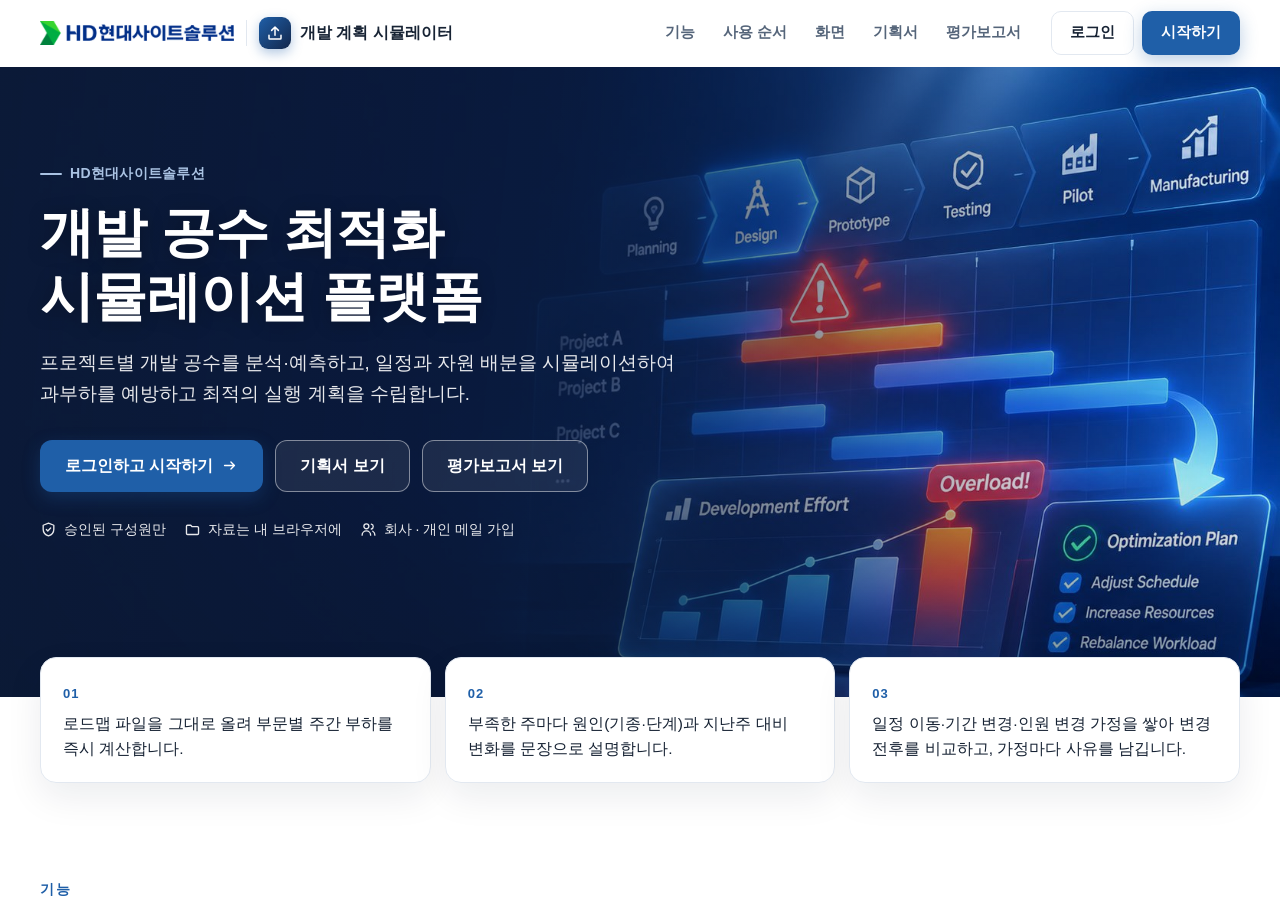
==== commit d011a66b: "첫 화면에 평가보고서 보기 · report.html Co-Authored-By: Claude Fable 5.2 <noreply@anthropic.com>" ====
--- a/index.html
+++ b/index.html
@@ -22,9 +22,9 @@
 <link rel="stylesheet" href="css/app.css">
 <!-- auth-kit: 로그인 전에는 도구 화면을 감춘다(js/auth.js 가 판정 뒤 푼다) -->
 <script>document.documentElement.classList.add('auth-lock')</script>
-<link rel="stylesheet" href="css/auth.css?v=2026-11-13.6">
-<link rel="stylesheet" href="css/board.css?v=2026-11-13.6">
-<link rel="stylesheet" href="css/kit-build.css?v=2026-11-13.6">
+<link rel="stylesheet" href="css/auth.css?v=2026-11-13.8">
+<link rel="stylesheet" href="css/board.css?v=2026-11-13.8">
+<link rel="stylesheet" href="css/kit-build.css?v=2026-11-13.8">
 <!-- /auth-kit -->
 </head>
 <body>
@@ -125,11 +125,11 @@
 <script src="js/sim.js"></script>
 <script src="js/app.js"></script>
 <!-- auth-kit: 로그인 · 사용 신청 · 승인 · 게시판(키트 정본 data10-00/kit/auth, 적용 build-2611-00/tools/kit) -->
-<script src="vendor/supabase.js?v=2026-11-13.6"></script>
-<script src="js/auth-config.js?v=2026-11-13.6"></script>
-<script src="js/kit-build.js?v=2026-11-13.6"></script>
-<script src="js/board.js?v=2026-11-13.6"></script>
-<script src="js/auth.js?v=2026-11-13.6"></script>
+<script src="vendor/supabase.js?v=2026-11-13.8"></script>
+<script src="js/auth-config.js?v=2026-11-13.8"></script>
+<script src="js/kit-build.js?v=2026-11-13.8"></script>
+<script src="js/board.js?v=2026-11-13.8"></script>
+<script src="js/auth.js?v=2026-11-13.8"></script>
 <!-- /auth-kit -->
 </body>
 </html>
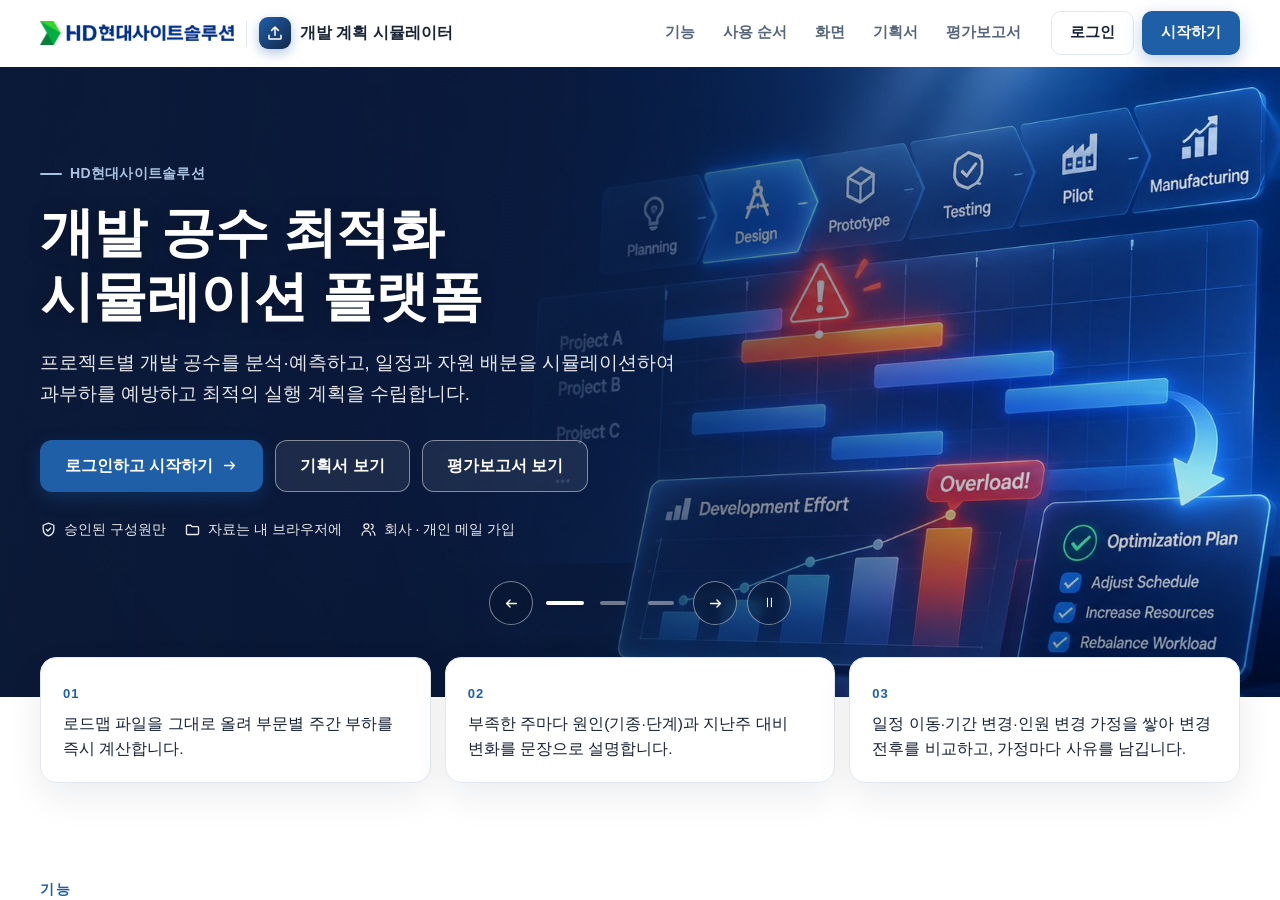
==== commit 23f48e53: "패들릿 접수 반영 · 판 2026-11-13.10 Co-Authored-By: Claude Fable 5.2 <noreply@anthropic.com>" ====
--- a/index.html
+++ b/index.html
@@ -22,9 +22,9 @@
 <link rel="stylesheet" href="css/app.css">
 <!-- auth-kit: 로그인 전에는 도구 화면을 감춘다(js/auth.js 가 판정 뒤 푼다) -->
 <script>document.documentElement.classList.add('auth-lock')</script>
-<link rel="stylesheet" href="css/auth.css?v=2026-11-13.8">
-<link rel="stylesheet" href="css/board.css?v=2026-11-13.8">
-<link rel="stylesheet" href="css/kit-build.css?v=2026-11-13.8">
+<link rel="stylesheet" href="css/auth.css?v=2026-11-13.10">
+<link rel="stylesheet" href="css/board.css?v=2026-11-13.10">
+<link rel="stylesheet" href="css/kit-build.css?v=2026-11-13.10">
 <!-- /auth-kit -->
 </head>
 <body>
@@ -125,11 +125,11 @@
 <script src="js/sim.js"></script>
 <script src="js/app.js"></script>
 <!-- auth-kit: 로그인 · 사용 신청 · 승인 · 게시판(키트 정본 data10-00/kit/auth, 적용 build-2611-00/tools/kit) -->
-<script src="vendor/supabase.js?v=2026-11-13.8"></script>
-<script src="js/auth-config.js?v=2026-11-13.8"></script>
-<script src="js/kit-build.js?v=2026-11-13.8"></script>
-<script src="js/board.js?v=2026-11-13.8"></script>
-<script src="js/auth.js?v=2026-11-13.8"></script>
+<script src="vendor/supabase.js?v=2026-11-13.10"></script>
+<script src="js/auth-config.js?v=2026-11-13.10"></script>
+<script src="js/kit-build.js?v=2026-11-13.10"></script>
+<script src="js/board.js?v=2026-11-13.10"></script>
+<script src="js/auth.js?v=2026-11-13.10"></script>
 <!-- /auth-kit -->
 </body>
 </html>
--- a/css/kit-build.css
+++ b/css/kit-build.css
@@ -35,3 +35,7 @@
   .kit-has-side section,.kit-has-side [id]{scroll-margin-top:16px;}
 }
 @media print{ .kit-bar,.kit-side{display:none !important;} .kit-has-side body{padding-left:0;} }
+
+/* 왼쪽 메뉴를 쓰지 않는 과제(landing.kitSide: false) — 고정된 위쪽 메뉴 아래에 계정 줄을 둔다 */
+.kit-no-side .kit-bar{margin-top:56px;} .kit-no-side .hero{margin-top:0;}
+@media (max-width:860px){ .kit-no-side .kit-bar{margin-top:52px;} }
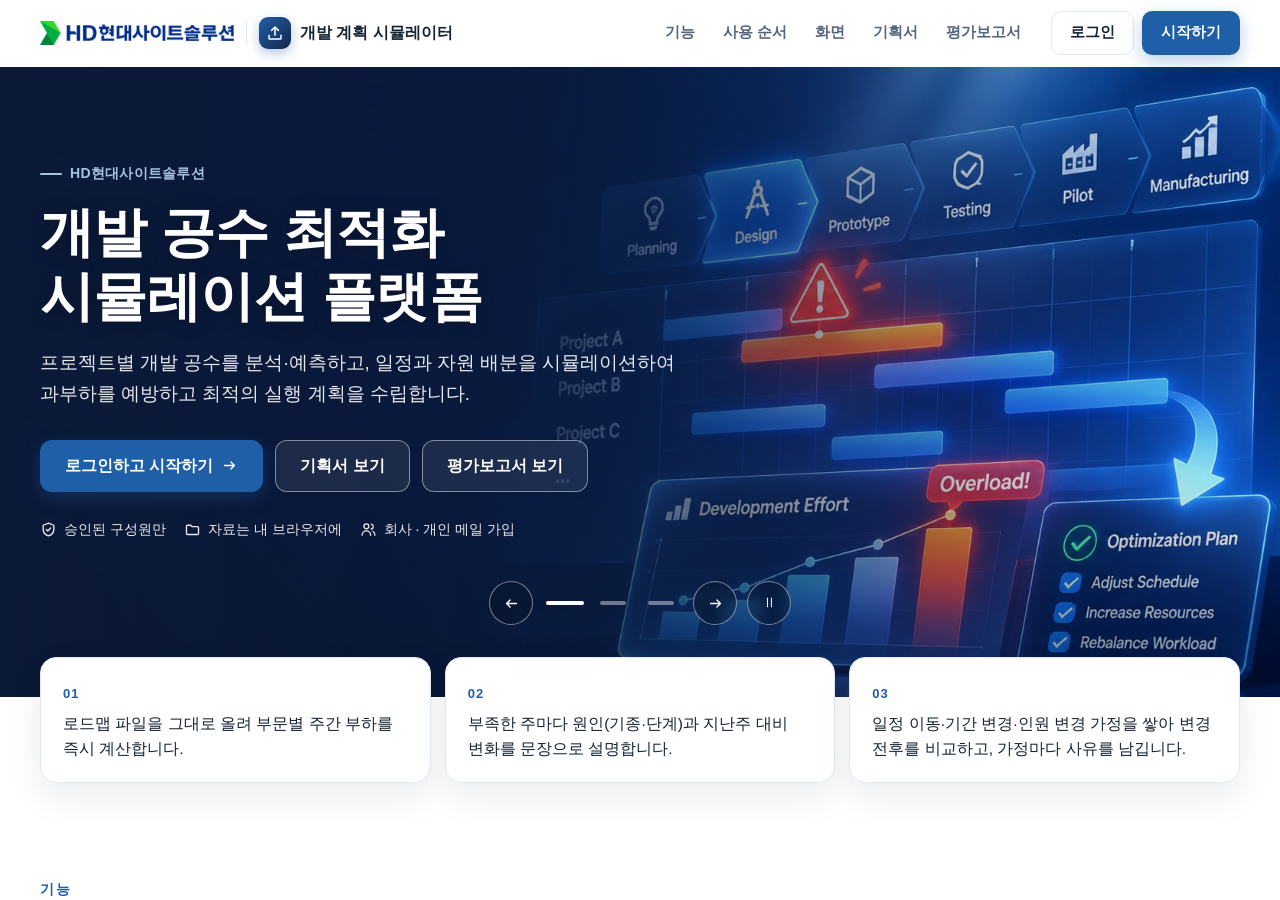
==== commit d1aebc10: "최종 SEO · og-image · sitemap (판 2026-11-13.11) Co-Authored-By: Claude Fable 5.2 <noreply@anthropic.co" ====
--- a/index.html
+++ b/index.html
@@ -4,27 +4,35 @@
 <meta charset="UTF-8">
 <meta name="viewport" content="width=device-width, initial-scale=1.0">
 <title>개발 계획 시뮬레이터 — 부문별 업무 부하 예측</title>
-<meta name="description" content="개발 로드맵 Raw Data(엑셀)를 올리면 개발부터 생산까지 부문별 주간 업무 부하를 계산하고, 부족 구간의 사유와 가정 변경 전후 비교를 보여 줍니다. 파일은 브라우저 안에서만 처리합니다.">
-<link rel="icon" href="favicon.svg" type="image/svg+xml">
-<link rel="canonical" href="https://aebonlee.github.io/build-2611-01/">
+<!-- seo-kit: 검색 · 공유 미리보기(주소를 옮기면 이 묶음의 주소를 내 주소로) -->
+<link rel="canonical" href="https://build-2611-01.jobability.co.kr/">
 <meta name="robots" content="index,follow">
 <meta property="og:type" content="website">
-<meta property="og:site_name" content="생성형 AI 업무자동화 전문가과정 · 2차수">
-<meta property="og:url" content="https://aebonlee.github.io/build-2611-01/">
-<meta property="og:title" content="개발 계획 시뮬레이터 — 생성형 AI 업무자동화 전문가과정 2차수">
-<meta property="og:description" content="로드맵을 올리면 부문별 주간 부하·부족 사유·가정 변경 전후 비교를 보여 줍니다.">
-<meta property="og:image" content="https://aebonlee.github.io/build-2611-01/og-index.png">
+<meta property="og:site_name" content="HD현대사이트솔루션">
+<meta property="og:title" content="HD현대사이트솔루션 · 개발 공수 최적화 시뮬레이션 플랫폼">
+<meta property="og:description" content="프로젝트별 개발 공수를 분석·예측하고, 일정과 자원 배분을 시뮬레이션하여 과부하를 예방하고 최적의 실행 계획을 수립합니다.">
+<meta property="og:url" content="https://build-2611-01.jobability.co.kr/">
+<meta property="og:image" content="https://build-2611-01.jobability.co.kr/og-image.png">
+<meta property="og:image:secure_url" content="https://build-2611-01.jobability.co.kr/og-image.png">
+<meta property="og:image:type" content="image/png">
 <meta property="og:image:width" content="1200">
 <meta property="og:image:height" content="630">
+<meta property="og:image:alt" content="개발 공수 최적화 시뮬레이션 플랫폼">
 <meta property="og:locale" content="ko_KR">
 <meta name="twitter:card" content="summary_large_image">
+<meta name="twitter:title" content="HD현대사이트솔루션 · 개발 공수 최적화 시뮬레이션 플랫폼">
+<meta name="twitter:description" content="프로젝트별 개발 공수를 분석·예측하고, 일정과 자원 배분을 시뮬레이션하여 과부하를 예방하고 최적의 실행 계획을 수립합니다.">
+<meta name="twitter:image" content="https://build-2611-01.jobability.co.kr/og-image.png">
+<!-- /seo-kit -->
+<meta name="description" content="프로젝트별 개발 공수를 분석·예측하고, 일정과 자원 배분을 시뮬레이션하여 과부하를 예방하고 최적의 실행 계획을 수립합니다.">
+<link rel="icon" href="favicon.svg" type="image/svg+xml">
 <link rel="stylesheet" href="css/style.css">
 <link rel="stylesheet" href="css/app.css">
 <!-- auth-kit: 로그인 전에는 도구 화면을 감춘다(js/auth.js 가 판정 뒤 푼다) -->
 <script>document.documentElement.classList.add('auth-lock')</script>
-<link rel="stylesheet" href="css/auth.css?v=2026-11-13.10">
-<link rel="stylesheet" href="css/board.css?v=2026-11-13.10">
-<link rel="stylesheet" href="css/kit-build.css?v=2026-11-13.10">
+<link rel="stylesheet" href="css/auth.css?v=2026-11-13.11">
+<link rel="stylesheet" href="css/board.css?v=2026-11-13.11">
+<link rel="stylesheet" href="css/kit-build.css?v=2026-11-13.11">
 <!-- /auth-kit -->
 </head>
 <body>
@@ -125,11 +133,11 @@
 <script src="js/sim.js"></script>
 <script src="js/app.js"></script>
 <!-- auth-kit: 로그인 · 사용 신청 · 승인 · 게시판(키트 정본 data10-00/kit/auth, 적용 build-2611-00/tools/kit) -->
-<script src="vendor/supabase.js?v=2026-11-13.10"></script>
-<script src="js/auth-config.js?v=2026-11-13.10"></script>
-<script src="js/kit-build.js?v=2026-11-13.10"></script>
-<script src="js/board.js?v=2026-11-13.10"></script>
-<script src="js/auth.js?v=2026-11-13.10"></script>
+<script src="vendor/supabase.js?v=2026-11-13.11"></script>
+<script src="js/auth-config.js?v=2026-11-13.11"></script>
+<script src="js/kit-build.js?v=2026-11-13.11"></script>
+<script src="js/board.js?v=2026-11-13.11"></script>
+<script src="js/auth.js?v=2026-11-13.11"></script>
 <!-- /auth-kit -->
 </body>
 </html>
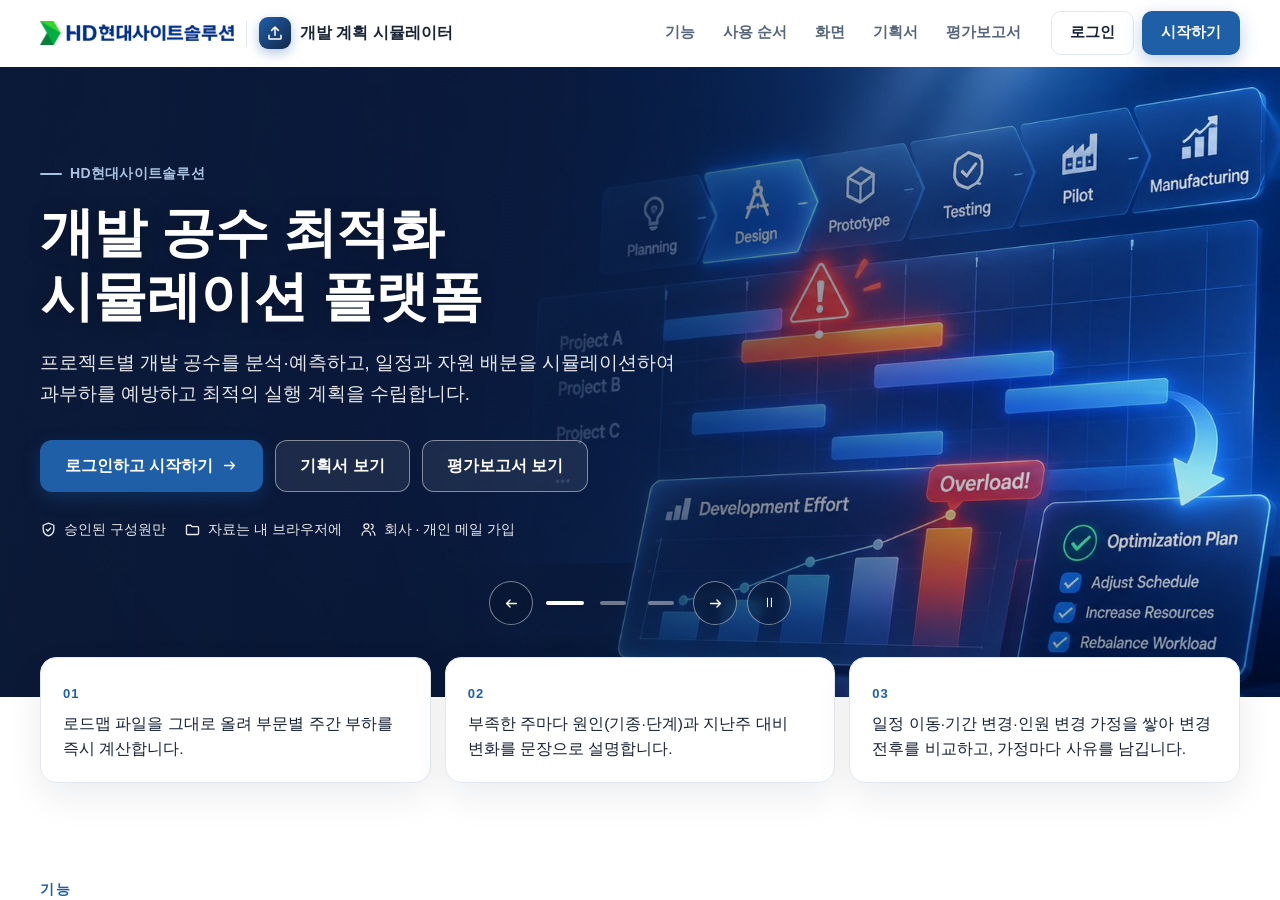
==== commit fdb3bae4: "공유 그림 다시(사진 또렷하게) · 판 2026-11-13.12 Co-Authored-By: Claude Fable 5.2 <noreply@anthropic.com>" ====
--- a/index.html
+++ b/index.html
@@ -12,8 +12,8 @@
 <meta property="og:title" content="HD현대사이트솔루션 · 개발 공수 최적화 시뮬레이션 플랫폼">
 <meta property="og:description" content="프로젝트별 개발 공수를 분석·예측하고, 일정과 자원 배분을 시뮬레이션하여 과부하를 예방하고 최적의 실행 계획을 수립합니다.">
 <meta property="og:url" content="https://build-2611-01.jobability.co.kr/">
-<meta property="og:image" content="https://build-2611-01.jobability.co.kr/og-image.png">
-<meta property="og:image:secure_url" content="https://build-2611-01.jobability.co.kr/og-image.png">
+<meta property="og:image" content="https://build-2611-01.jobability.co.kr/og-image.png?v=2">
+<meta property="og:image:secure_url" content="https://build-2611-01.jobability.co.kr/og-image.png?v=2">
 <meta property="og:image:type" content="image/png">
 <meta property="og:image:width" content="1200">
 <meta property="og:image:height" content="630">
@@ -22,7 +22,7 @@
 <meta name="twitter:card" content="summary_large_image">
 <meta name="twitter:title" content="HD현대사이트솔루션 · 개발 공수 최적화 시뮬레이션 플랫폼">
 <meta name="twitter:description" content="프로젝트별 개발 공수를 분석·예측하고, 일정과 자원 배분을 시뮬레이션하여 과부하를 예방하고 최적의 실행 계획을 수립합니다.">
-<meta name="twitter:image" content="https://build-2611-01.jobability.co.kr/og-image.png">
+<meta name="twitter:image" content="https://build-2611-01.jobability.co.kr/og-image.png?v=2">
 <!-- /seo-kit -->
 <meta name="description" content="프로젝트별 개발 공수를 분석·예측하고, 일정과 자원 배분을 시뮬레이션하여 과부하를 예방하고 최적의 실행 계획을 수립합니다.">
 <link rel="icon" href="favicon.svg" type="image/svg+xml">
@@ -30,9 +30,9 @@
 <link rel="stylesheet" href="css/app.css">
 <!-- auth-kit: 로그인 전에는 도구 화면을 감춘다(js/auth.js 가 판정 뒤 푼다) -->
 <script>document.documentElement.classList.add('auth-lock')</script>
-<link rel="stylesheet" href="css/auth.css?v=2026-11-13.11">
-<link rel="stylesheet" href="css/board.css?v=2026-11-13.11">
-<link rel="stylesheet" href="css/kit-build.css?v=2026-11-13.11">
+<link rel="stylesheet" href="css/auth.css?v=2026-11-13.12">
+<link rel="stylesheet" href="css/board.css?v=2026-11-13.12">
+<link rel="stylesheet" href="css/kit-build.css?v=2026-11-13.12">
 <!-- /auth-kit -->
 </head>
 <body>
@@ -133,11 +133,11 @@
 <script src="js/sim.js"></script>
 <script src="js/app.js"></script>
 <!-- auth-kit: 로그인 · 사용 신청 · 승인 · 게시판(키트 정본 data10-00/kit/auth, 적용 build-2611-00/tools/kit) -->
-<script src="vendor/supabase.js?v=2026-11-13.11"></script>
-<script src="js/auth-config.js?v=2026-11-13.11"></script>
-<script src="js/kit-build.js?v=2026-11-13.11"></script>
-<script src="js/board.js?v=2026-11-13.11"></script>
-<script src="js/auth.js?v=2026-11-13.11"></script>
+<script src="vendor/supabase.js?v=2026-11-13.12"></script>
+<script src="js/auth-config.js?v=2026-11-13.12"></script>
+<script src="js/kit-build.js?v=2026-11-13.12"></script>
+<script src="js/board.js?v=2026-11-13.12"></script>
+<script src="js/auth.js?v=2026-11-13.12"></script>
 <!-- /auth-kit -->
 </body>
 </html>
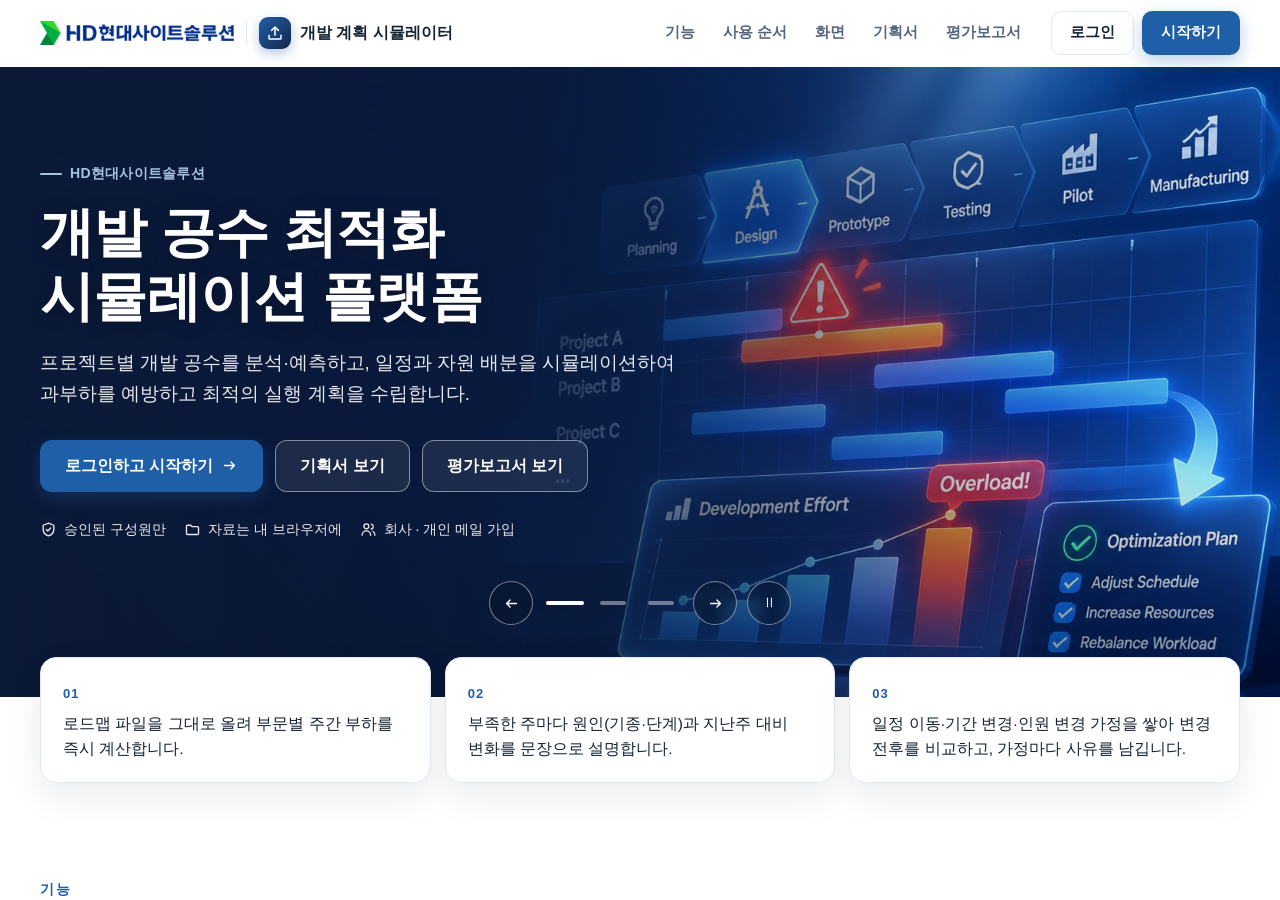
==== commit 7c1e3fc8: "판 2026-11-13.13 · 인계용 ZIP Co-Authored-By: Claude Fable 5.2 <noreply@anthropic.com>" ====
--- a/index.html
+++ b/index.html
@@ -30,9 +30,9 @@
 <link rel="stylesheet" href="css/app.css">
 <!-- auth-kit: 로그인 전에는 도구 화면을 감춘다(js/auth.js 가 판정 뒤 푼다) -->
 <script>document.documentElement.classList.add('auth-lock')</script>
-<link rel="stylesheet" href="css/auth.css?v=2026-11-13.12">
-<link rel="stylesheet" href="css/board.css?v=2026-11-13.12">
-<link rel="stylesheet" href="css/kit-build.css?v=2026-11-13.12">
+<link rel="stylesheet" href="css/auth.css?v=2026-11-13.13">
+<link rel="stylesheet" href="css/board.css?v=2026-11-13.13">
+<link rel="stylesheet" href="css/kit-build.css?v=2026-11-13.13">
 <!-- /auth-kit -->
 </head>
 <body>
@@ -133,11 +133,11 @@
 <script src="js/sim.js"></script>
 <script src="js/app.js"></script>
 <!-- auth-kit: 로그인 · 사용 신청 · 승인 · 게시판(키트 정본 data10-00/kit/auth, 적용 build-2611-00/tools/kit) -->
-<script src="vendor/supabase.js?v=2026-11-13.12"></script>
-<script src="js/auth-config.js?v=2026-11-13.12"></script>
-<script src="js/kit-build.js?v=2026-11-13.12"></script>
-<script src="js/board.js?v=2026-11-13.12"></script>
-<script src="js/auth.js?v=2026-11-13.12"></script>
+<script src="vendor/supabase.js?v=2026-11-13.13"></script>
+<script src="js/auth-config.js?v=2026-11-13.13"></script>
+<script src="js/kit-build.js?v=2026-11-13.13"></script>
+<script src="js/board.js?v=2026-11-13.13"></script>
+<script src="js/auth.js?v=2026-11-13.13"></script>
 <!-- /auth-kit -->
 </body>
 </html>
